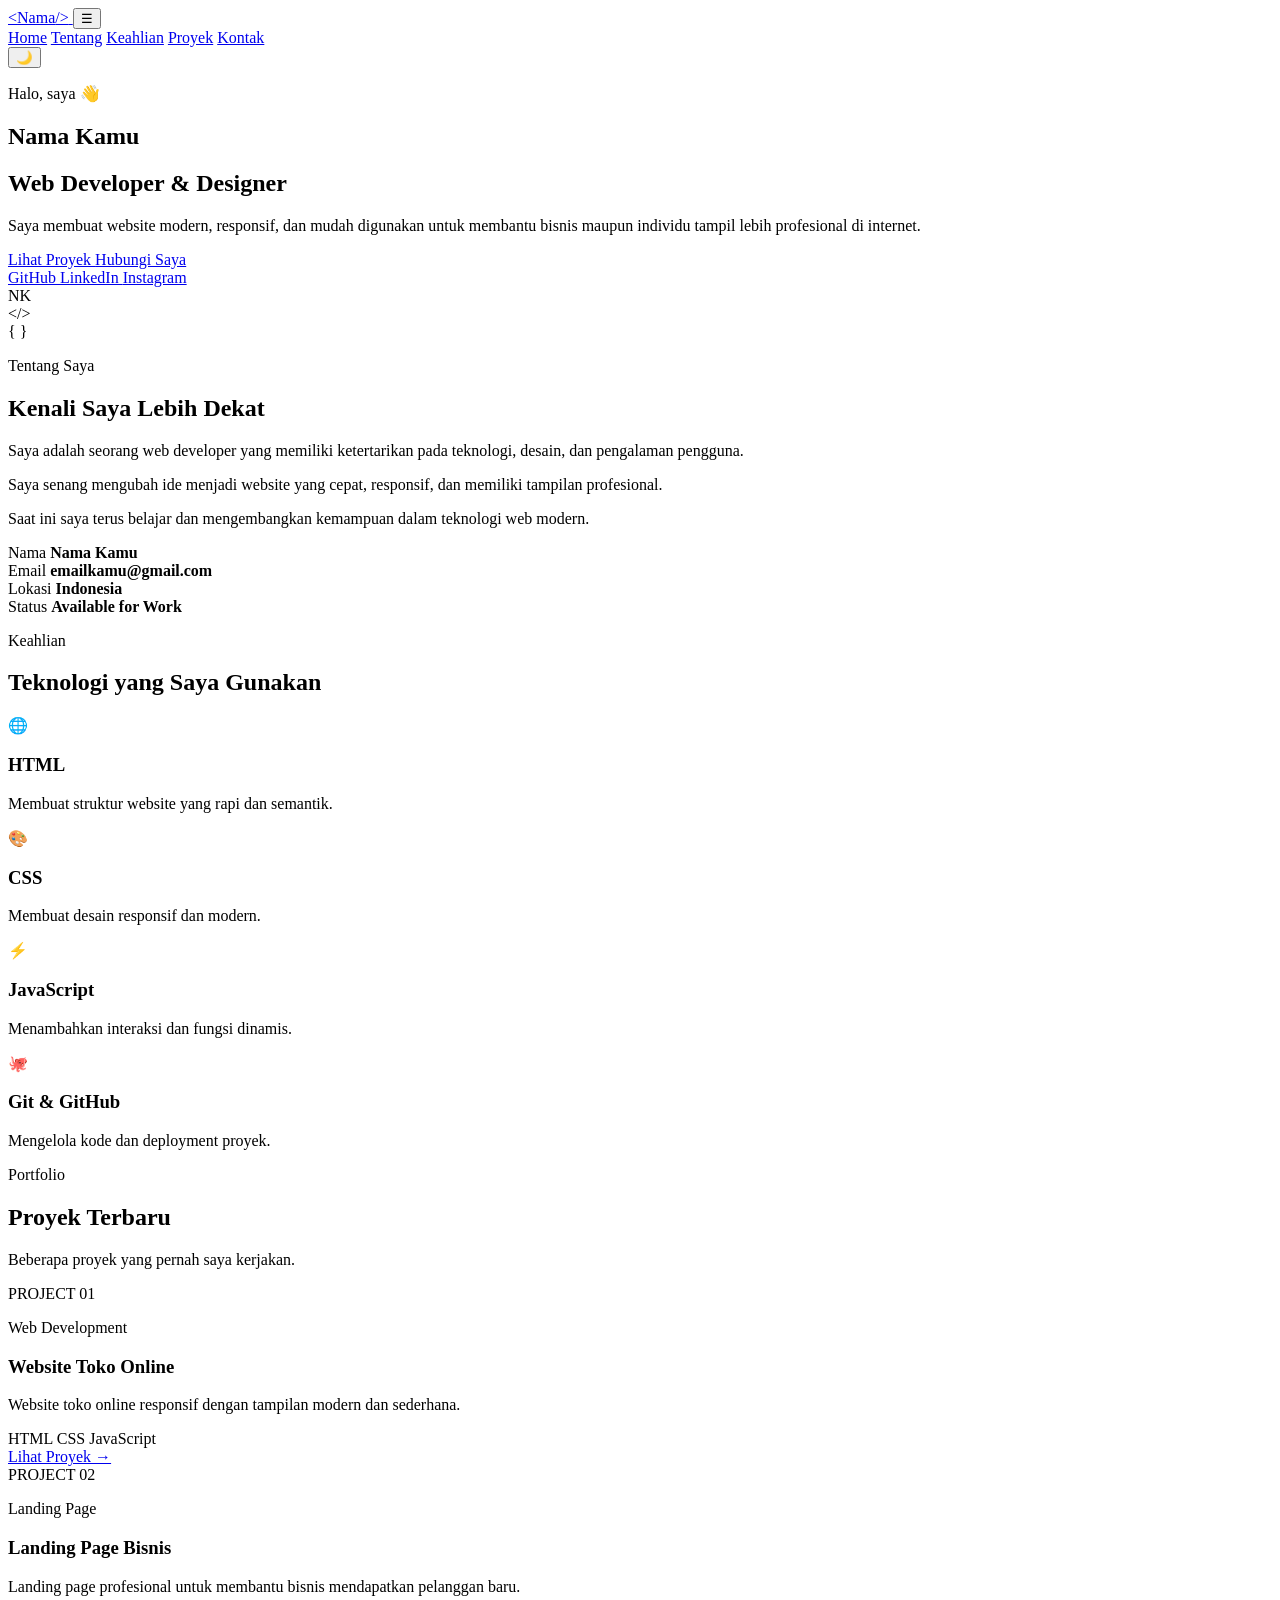
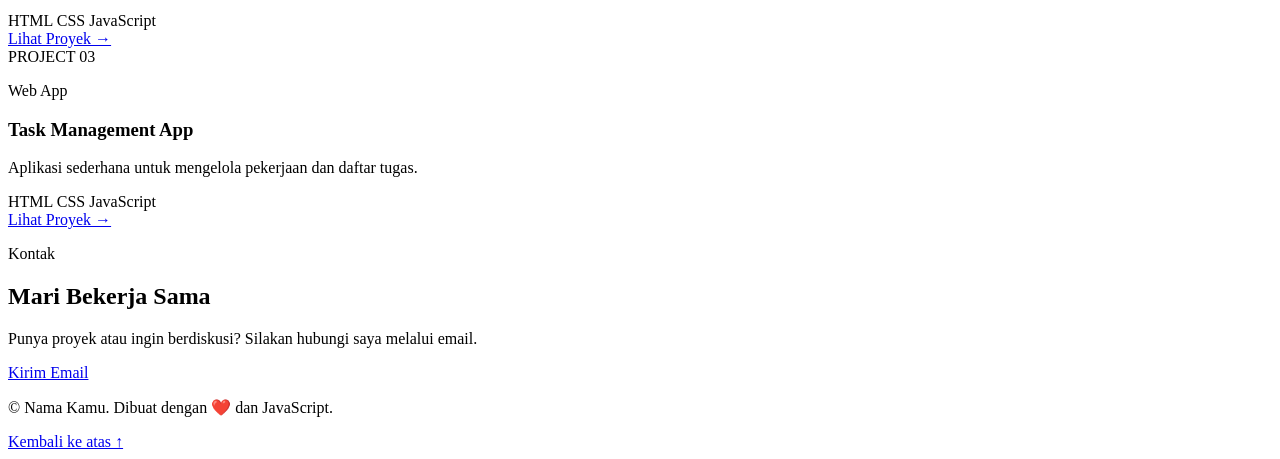
==== index.html @ d44b9e23 "Create index.html" ====
<!DOCTYPE html>
<html lang="id">
<head>
    <meta charset="UTF-8">
    <meta name="viewport" content="width=device-width, initial-scale=1.0">

    <meta name="description" content="Portofolio pribadi Nama Kamu - Web Developer">
    <meta name="author" content="Nama Kamu">

    <title>Nama Kamu | Web Developer</title>

    <link rel="stylesheet" href="style.css">

    <!-- Font -->
    <link rel="preconnect" href="https://fonts.googleapis.com">
    <link rel="preconnect" href="https://fonts.gstatic.com" crossorigin>
    <link href="https://fonts.googleapis.com/css2?family=Inter:wght@400;500;600;700;800&display=swap" rel="stylesheet">
</head>

<body>

    <!-- ================= NAVBAR ================= -->
    <header class="navbar">
        <div class="container nav-container">

            <a href="#home" class="logo">
                <span>&lt;</span>Nama<span>/&gt;</span>
            </a>

            <button class="menu-toggle" id="menuToggle" aria-label="Buka menu">
                ☰
            </button>

            <nav id="navMenu">
                <a href="#home">Home</a>
                <a href="#about">Tentang</a>
                <a href="#skills">Keahlian</a>
                <a href="#projects">Proyek</a>
                <a href="#contact">Kontak</a>
            </nav>

            <button id="themeToggle" class="theme-toggle" aria-label="Ganti tema">
                🌙
            </button>

        </div>
    </header>


    <main>

        <!-- ================= HERO ================= -->
        <section id="home" class="hero">
            <div class="container hero-container">

                <div class="hero-content">

                    <p class="greeting">Halo, saya 👋</p>

                    <h1>
                        Nama Kamu
                    </h1>

                    <h2>
                        Web Developer &amp; Designer
                    </h2>

                    <p class="hero-description">
                        Saya membuat website modern, responsif, dan
                        mudah digunakan untuk membantu bisnis maupun
                        individu tampil lebih profesional di internet.
                    </p>

                    <div class="hero-buttons">
                        <a href="#projects" class="btn btn-primary">
                            Lihat Proyek
                        </a>

                        <a href="#contact" class="btn btn-secondary">
                            Hubungi Saya
                        </a>
                    </div>

                    <div class="social-links">
                        <a href="https://github.com/" target="_blank" rel="noopener noreferrer">
                            GitHub
                        </a>

                        <a href="https://linkedin.com/" target="_blank" rel="noopener noreferrer">
                            LinkedIn
                        </a>

                        <a href="https://instagram.com/" target="_blank" rel="noopener noreferrer">
                            Instagram
                        </a>
                    </div>

                </div>


                <div class="hero-image">

                    <div class="profile-card">
                        <div class="profile-circle">
                            NK
                        </div>

                        <div class="code-decoration code-one">
                            &lt;/&gt;
                        </div>

                        <div class="code-decoration code-two">
                            { }
                        </div>
                    </div>

                </div>

            </div>
        </section>


        <!-- ================= ABOUT ================= -->
        <section id="about" class="section">
            <div class="container">

                <div class="section-heading">
                    <p class="section-label">Tentang Saya</p>
                    <h2>Kenali Saya Lebih Dekat</h2>
                </div>

                <div class="about-grid">

                    <div>
                        <p>
                            Saya adalah seorang web developer yang memiliki
                            ketertarikan pada teknologi, desain, dan pengalaman
                            pengguna.
                        </p>

                        <p>
                            Saya senang mengubah ide menjadi website yang
                            cepat, responsif, dan memiliki tampilan profesional.
                        </p>

                        <p>
                            Saat ini saya terus belajar dan mengembangkan
                            kemampuan dalam teknologi web modern.
                        </p>
                    </div>

                    <div class="about-info">

                        <div class="info-item">
                            <span>Nama</span>
                            <strong>Nama Kamu</strong>
                        </div>

                        <div class="info-item">
                            <span>Email</span>
                            <strong>emailkamu@gmail.com</strong>
                        </div>

                        <div class="info-item">
                            <span>Lokasi</span>
                            <strong>Indonesia</strong>
                        </div>

                        <div class="info-item">
                            <span>Status</span>
                            <strong>Available for Work</strong>
                        </div>

                    </div>

                </div>

            </div>
        </section>


        <!-- ================= SKILLS ================= -->
        <section id="skills" class="section section-alt">
            <div class="container">

                <div class="section-heading">
                    <p class="section-label">Keahlian</p>
                    <h2>Teknologi yang Saya Gunakan</h2>
                </div>

                <div class="skills-grid">

                    <div class="skill-card">
                        <div class="skill-icon">🌐</div>
                        <h3>HTML</h3>
                        <p>
                            Membuat struktur website yang rapi dan semantik.
                        </p>
                    </div>

                    <div class="skill-card">
                        <div class="skill-icon">🎨</div>
                        <h3>CSS</h3>
                        <p>
                            Membuat desain responsif dan modern.
                        </p>
                    </div>

                    <div class="skill-card">
                        <div class="skill-icon">⚡</div>
                        <h3>JavaScript</h3>
                        <p>
                            Menambahkan interaksi dan fungsi dinamis.
                        </p>
                    </div>

                    <div class="skill-card">
                        <div class="skill-icon">🐙</div>
                        <h3>Git &amp; GitHub</h3>
                        <p>
                            Mengelola kode dan deployment proyek.
                        </p>
                    </div>

                </div>

            </div>
        </section>


        <!-- ================= PROJECTS ================= -->
        <section id="projects" class="section">
            <div class="container">

                <div class="section-heading">
                    <p class="section-label">Portfolio</p>
                    <h2>Proyek Terbaru</h2>
                    <p>
                        Beberapa proyek yang pernah saya kerjakan.
                    </p>
                </div>


                <div class="projects-grid">

                    <!-- Project 1 -->
                    <article class="project-card">

                        <div class="project-image project-blue">
                            <span>PROJECT 01</span>
                        </div>

                        <div class="project-content">

                            <p class="project-category">
                                Web Development
                            </p>

                            <h3>Website Toko Online</h3>

                            <p>
                                Website toko online responsif dengan
                                tampilan modern dan sederhana.
                            </p>

                            <div class="project-tech">
                                <span>HTML</span>
                                <span>CSS</span>
                                <span>JavaScript</span>
                            </div>

                            <a href="#" class="project-link">
                                Lihat Proyek →
                            </a>

                        </div>

                    </article>


                    <!-- Project 2 -->
                    <article class="project-card">

                        <div class="project-image project-purple">
                            <span>PROJECT 02</span>
                        </div>

                        <div class="project-content">

                            <p class="project-category">
                                Landing Page
                            </p>

                            <h3>Landing Page Bisnis</h3>

                            <p>
                                Landing page profesional untuk membantu
                                bisnis mendapatkan pelanggan baru.
                            </p>

                            <div class="project-tech">
                                <span>HTML</span>
                                <span>CSS</span>
                                <span>JavaScript</span>
                            </div>

                            <a href="#" class="project-link">
                                Lihat Proyek →
                            </a>

                        </div>

                    </article>


                    <!-- Project 3 -->
                    <article class="project-card">

                        <div class="project-image project-green">
                            <span>PROJECT 03</span>
                        </div>

                        <div class="project-content">

                            <p class="project-category">
                                Web App
                            </p>

                            <h3>Task Management App</h3>

                            <p>
                                Aplikasi sederhana untuk mengelola
                                pekerjaan dan daftar tugas.
                            </p>

                            <div class="project-tech">
                                <span>HTML</span>
                                <span>CSS</span>
                                <span>JavaScript</span>
                            </div>

                            <a href="#" class="project-link">
                                Lihat Proyek →
                            </a>

                        </div>

                    </article>

                </div>

            </div>
        </section>


        <!-- ================= CONTACT ================= -->
        <section id="contact" class="section contact-section">
            <div class="container">

                <div class="contact-box">

                    <div class="section-heading">
                        <p class="section-label">Kontak</p>

                        <h2>
                            Mari Bekerja Sama
                        </h2>

                        <p>
                            Punya proyek atau ingin berdiskusi?
                            Silakan hubungi saya melalui email.
                        </p>
                    </div>

                    <a
                        href="mailto:emailkamu@gmail.com"
                        class="btn btn-primary"
                    >
                        Kirim Email
                    </a>

                </div>

            </div>
        </section>

    </main>


    <!-- ================= FOOTER ================= -->
    <footer>
        <div class="container footer-container">

            <p>
                © <span id="year"></span> Nama Kamu.
                Dibuat dengan ❤️ dan JavaScript.
            </p>

            <a href="#home">
                Kembali ke atas ↑
            </a>

        </div>
    </footer>


    <script src="script.js"></script>

</body>
</html>
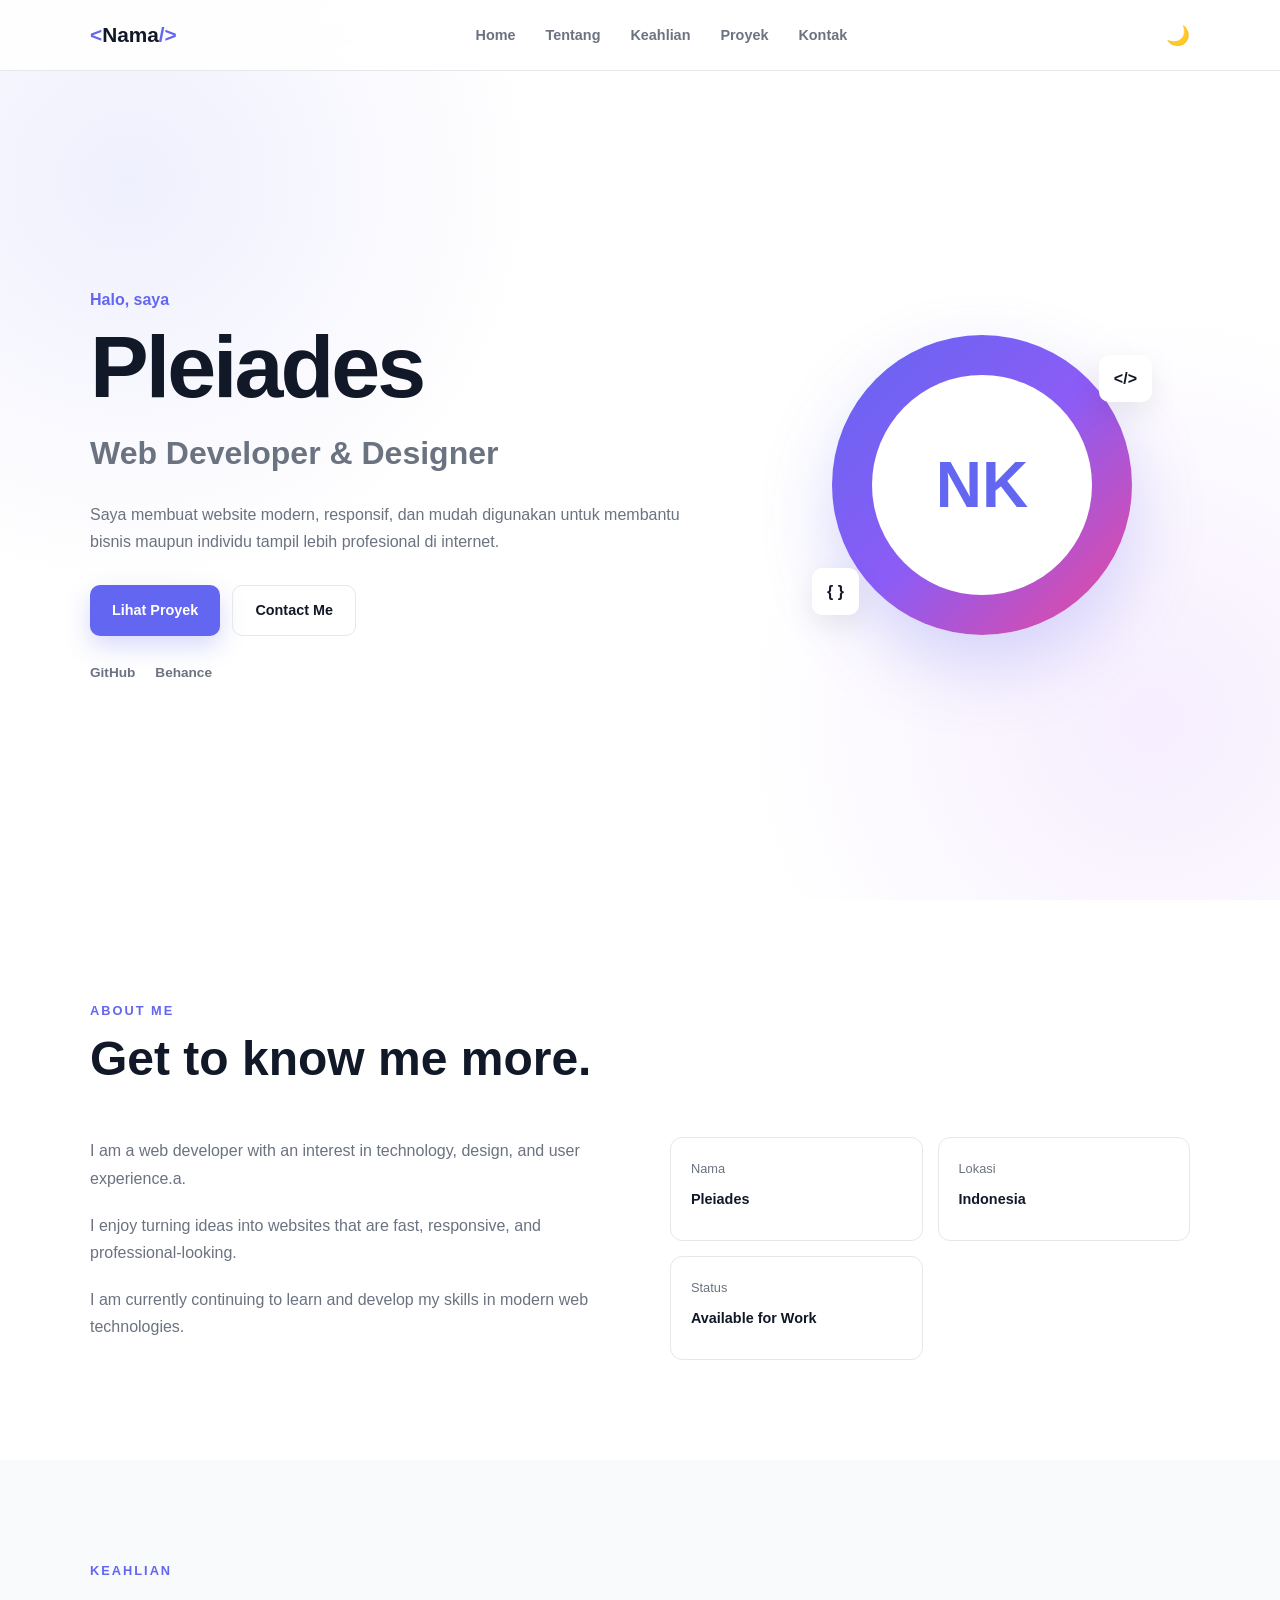
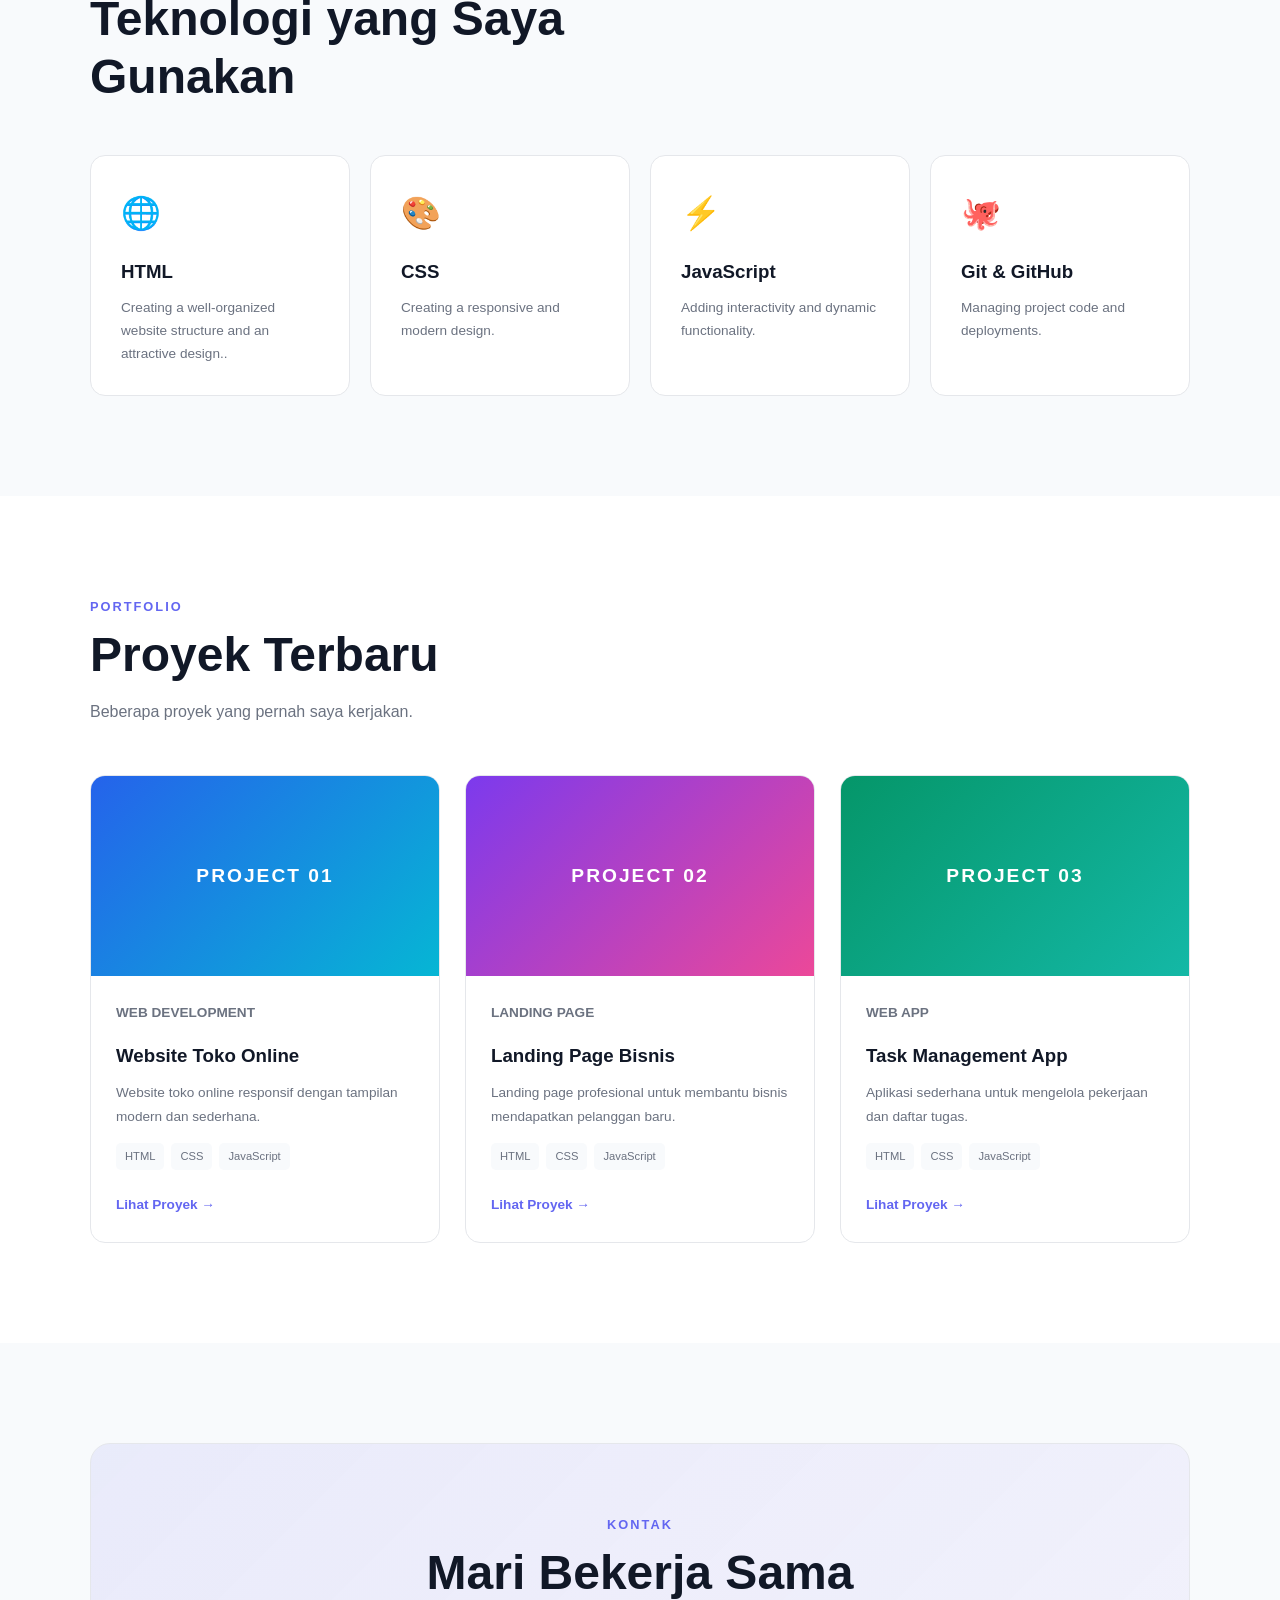
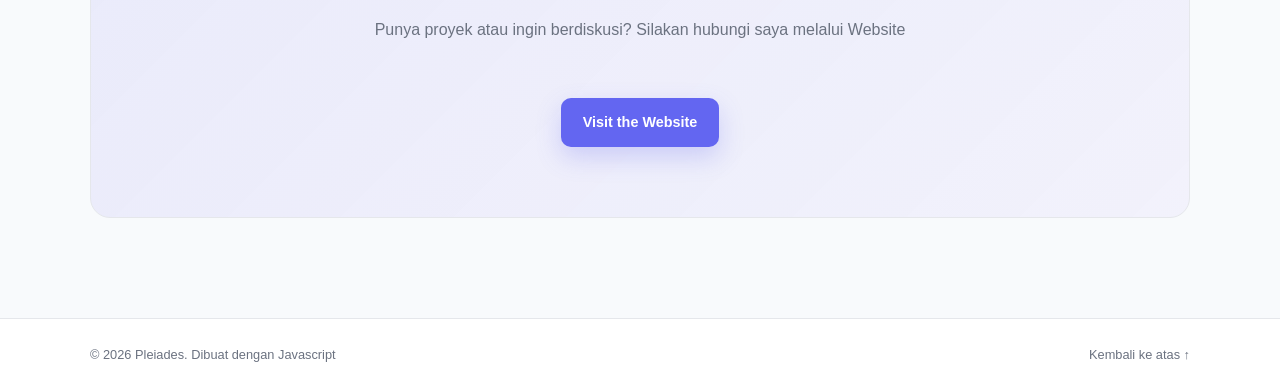
==== commit cac92447: "Update index.html" ====
--- a/index.html
+++ b/index.html
@@ -4,10 +4,10 @@
     <meta charset="UTF-8">
     <meta name="viewport" content="width=device-width, initial-scale=1.0">
 
-    <meta name="description" content="Portofolio pribadi Nama Kamu - Web Developer">
-    <meta name="author" content="Nama Kamu">
-
-    <title>Nama Kamu | Web Developer</title>
+    <meta name="description" content="Portofolio pribadi Pleiades - Web Developer">
+    <meta name="author" content="Pleiades ">
+
+    <title>Pleiades| Web Developer</title>
 
     <link rel="stylesheet" href="style.css">
 
@@ -55,10 +55,10 @@
 
                 <div class="hero-content">
 
-                    <p class="greeting">Halo, saya 👋</p>
+                    <p class="greeting">Halo, saya </p>
 
                     <h1>
-                        Nama Kamu
+                        Pleiades
                     </h1>
 
                     <h2>
@@ -77,7 +77,7 @@
                         </a>
 
                         <a href="#contact" class="btn btn-secondary">
-                            Hubungi Saya
+                            Contact Me
                         </a>
                     </div>
 
@@ -86,12 +86,8 @@
                             GitHub
                         </a>
 
-                        <a href="https://linkedin.com/" target="_blank" rel="noopener noreferrer">
-                            LinkedIn
-                        </a>
-
-                        <a href="https://instagram.com/" target="_blank" rel="noopener noreferrer">
-                            Instagram
+                        <a href="https://https://www.behance.net/stelarstar/" target="_blank" rel="noopener noreferrer">
+                            Behance
                         </a>
                     </div>
 
@@ -125,27 +121,23 @@
             <div class="container">
 
                 <div class="section-heading">
-                    <p class="section-label">Tentang Saya</p>
-                    <h2>Kenali Saya Lebih Dekat</h2>
+                    <p class="section-label">About Me</p>
+                    <h2>Get to know me more.</h2>
                 </div>
 
                 <div class="about-grid">
 
                     <div>
                         <p>
-                            Saya adalah seorang web developer yang memiliki
-                            ketertarikan pada teknologi, desain, dan pengalaman
-                            pengguna.
-                        </p>
-
-                        <p>
-                            Saya senang mengubah ide menjadi website yang
-                            cepat, responsif, dan memiliki tampilan profesional.
-                        </p>
-
-                        <p>
-                            Saat ini saya terus belajar dan mengembangkan
-                            kemampuan dalam teknologi web modern.
+                            I am a web developer with an interest in technology, design, and user experience.a.
+                        </p>
+
+                        <p>
+                            I enjoy turning ideas into websites that are fast, responsive, and professional-looking.
+                        </p>
+
+                        <p>
+                            I am currently continuing to learn and develop my skills in modern web technologies.
                         </p>
                     </div>
 
@@ -153,14 +145,9 @@
 
                         <div class="info-item">
                             <span>Nama</span>
-                            <strong>Nama Kamu</strong>
-                        </div>
-
-                        <div class="info-item">
-                            <span>Email</span>
-                            <strong>emailkamu@gmail.com</strong>
-                        </div>
-
+                            <strong>Pleiades</strong>
+                        </div>
+                        
                         <div class="info-item">
                             <span>Lokasi</span>
                             <strong>Indonesia</strong>
@@ -194,7 +181,7 @@
                         <div class="skill-icon">🌐</div>
                         <h3>HTML</h3>
                         <p>
-                            Membuat struktur website yang rapi dan semantik.
+                            Creating a well-organized website structure and an attractive design..
                         </p>
                     </div>
 
@@ -202,7 +189,7 @@
                         <div class="skill-icon">🎨</div>
                         <h3>CSS</h3>
                         <p>
-                            Membuat desain responsif dan modern.
+                            Creating a responsive and modern design.
                         </p>
                     </div>
 
@@ -210,7 +197,7 @@
                         <div class="skill-icon">⚡</div>
                         <h3>JavaScript</h3>
                         <p>
-                            Menambahkan interaksi dan fungsi dinamis.
+                            Adding interactivity and dynamic functionality.
                         </p>
                     </div>
 
@@ -218,7 +205,7 @@
                         <div class="skill-icon">🐙</div>
                         <h3>Git &amp; GitHub</h3>
                         <p>
-                            Mengelola kode dan deployment proyek.
+                            Managing project code and deployments.
                         </p>
                     </div>
 
@@ -368,15 +355,15 @@
 
                         <p>
                             Punya proyek atau ingin berdiskusi?
-                            Silakan hubungi saya melalui email.
+                            Silakan hubungi saya melalui Website
                         </p>
                     </div>
 
                     <a
-                        href="mailto:emailkamu@gmail.com"
+                        href="https://linktr.ee/bjirka"
                         class="btn btn-primary"
                     >
-                        Kirim Email
+                        Visit the Website
                     </a>
 
                 </div>
@@ -392,8 +379,9 @@
         <div class="container footer-container">
 
             <p>
-                © <span id="year"></span> Nama Kamu.
-                Dibuat dengan ❤️ dan JavaScript.
+                © <span id="year"></span> Pleiades.
+                Dibuat dengan Javascript
+    
             </p>
 
             <a href="#home">
--- a/style.css
+++ b/style.css
@@ -0,0 +1,881 @@
+/* =========================
+   RESET
+========================= */
+
+* {
+    margin: 0;
+    padding: 0;
+    box-sizing: border-box;
+}
+
+html {
+    scroll-behavior: smooth;
+}
+
+body {
+    font-family: "Inter", sans-serif;
+    background: #ffffff;
+    color: #111827;
+    line-height: 1.7;
+    transition: background 0.3s ease, color 0.3s ease;
+}
+
+a {
+    text-decoration: none;
+    color: inherit;
+}
+
+img {
+    max-width: 100%;
+    display: block;
+}
+
+
+/* =========================
+   VARIABLES
+========================= */
+
+:root {
+    --primary: #6366f1;
+    --primary-dark: #4f46e5;
+
+    --text: #111827;
+    --text-light: #6b7280;
+
+    --background: #ffffff;
+    --background-alt: #f8fafc;
+
+    --border: #e5e7eb;
+
+    --card: #ffffff;
+
+    --shadow:
+        0 10px 30px rgba(15, 23, 42, 0.08);
+}
+
+
+/* =========================
+   DARK MODE
+========================= */
+
+body.dark {
+    --text: #f8fafc;
+    --text-light: #94a3b8;
+
+    --background: #0f172a;
+    --background-alt: #111827;
+
+    --border: #1e293b;
+
+    --card: #111827;
+
+    --shadow:
+        0 10px 30px rgba(0, 0, 0, 0.25);
+}
+
+body {
+    background: var(--background);
+    color: var(--text);
+}
+
+
+/* =========================
+   CONTAINER
+========================= */
+
+.container {
+    width: min(1100px, 90%);
+    margin: 0 auto;
+}
+
+
+/* =========================
+   NAVBAR
+========================= */
+
+.navbar {
+    position: fixed;
+    top: 0;
+    left: 0;
+
+    width: 100%;
+
+    background: rgba(255, 255, 255, 0.85);
+    backdrop-filter: blur(15px);
+
+    border-bottom: 1px solid var(--border);
+
+    z-index: 1000;
+}
+
+.dark .navbar {
+    background: rgba(15, 23, 42, 0.85);
+}
+
+.nav-container {
+    height: 70px;
+
+    display: flex;
+    align-items: center;
+    justify-content: space-between;
+}
+
+.logo {
+    font-size: 1.3rem;
+    font-weight: 800;
+}
+
+.logo span {
+    color: var(--primary);
+}
+
+nav {
+    display: flex;
+    align-items: center;
+    gap: 30px;
+}
+
+nav a {
+    font-size: 0.9rem;
+    font-weight: 600;
+    color: var(--text-light);
+
+    transition: color 0.2s ease;
+}
+
+nav a:hover {
+    color: var(--primary);
+}
+
+.theme-toggle,
+.menu-toggle {
+    border: 0;
+    background: transparent;
+    cursor: pointer;
+}
+
+.theme-toggle {
+    font-size: 1.2rem;
+    margin-left: 20px;
+}
+
+.menu-toggle {
+    display: none;
+    font-size: 1.5rem;
+    color: var(--text);
+}
+
+
+/* =========================
+   HERO
+========================= */
+
+.hero {
+    min-height: 100vh;
+
+    display: flex;
+    align-items: center;
+
+    padding-top: 70px;
+
+    background:
+        radial-gradient(
+            circle at 10% 20%,
+            rgba(99, 102, 241, 0.10),
+            transparent 30%
+        ),
+        radial-gradient(
+            circle at 90% 80%,
+            rgba(168, 85, 247, 0.10),
+            transparent 30%
+        );
+}
+
+.hero-container {
+    display: grid;
+    grid-template-columns: 1.2fr 0.8fr;
+
+    align-items: center;
+
+    gap: 60px;
+}
+
+.greeting {
+    color: var(--primary);
+    font-weight: 700;
+    margin-bottom: 10px;
+}
+
+.hero h1 {
+    font-size: clamp(3rem, 8vw, 5.5rem);
+    line-height: 1;
+    letter-spacing: -3px;
+
+    margin-bottom: 15px;
+}
+
+.hero h2 {
+    color: var(--text-light);
+
+    font-size: clamp(1.3rem, 3vw, 2rem);
+
+    margin-bottom: 20px;
+}
+
+.hero-description {
+    max-width: 600px;
+
+    color: var(--text-light);
+
+    margin-bottom: 30px;
+}
+
+
+/* =========================
+   BUTTON
+========================= */
+
+.hero-buttons {
+    display: flex;
+    flex-wrap: wrap;
+
+    gap: 12px;
+
+    margin-bottom: 25px;
+}
+
+.btn {
+    display: inline-flex;
+
+    align-items: center;
+    justify-content: center;
+
+    padding: 12px 22px;
+
+    border-radius: 10px;
+
+    font-size: 0.9rem;
+    font-weight: 700;
+
+    transition:
+        transform 0.2s ease,
+        box-shadow 0.2s ease;
+}
+
+.btn:hover {
+    transform: translateY(-3px);
+}
+
+.btn-primary {
+    color: white;
+    background: var(--primary);
+
+    box-shadow:
+        0 10px 25px rgba(99, 102, 241, 0.25);
+}
+
+.btn-primary:hover {
+    background: var(--primary-dark);
+}
+
+.btn-secondary {
+    border: 1px solid var(--border);
+    color: var(--text);
+}
+
+
+/* =========================
+   SOCIAL
+========================= */
+
+.social-links {
+    display: flex;
+    gap: 20px;
+}
+
+.social-links a {
+    color: var(--text-light);
+
+    font-size: 0.85rem;
+    font-weight: 600;
+
+    transition: color 0.2s ease;
+}
+
+.social-links a:hover {
+    color: var(--primary);
+}
+
+
+/* =========================
+   PROFILE
+========================= */
+
+.hero-image {
+    display: flex;
+    justify-content: center;
+}
+
+.profile-card {
+    position: relative;
+
+    width: 300px;
+    height: 300px;
+
+    display: flex;
+    align-items: center;
+    justify-content: center;
+
+    border-radius: 50%;
+
+    background:
+        linear-gradient(
+            135deg,
+            #6366f1,
+            #8b5cf6,
+            #ec4899
+        );
+
+    box-shadow:
+        0 30px 70px rgba(99, 102, 241, 0.25);
+
+    animation: float 4s ease-in-out infinite;
+}
+
+.profile-circle {
+    width: 220px;
+    height: 220px;
+
+    display: flex;
+    align-items: center;
+    justify-content: center;
+
+    border-radius: 50%;
+
+    background: var(--background);
+
+    color: var(--primary);
+
+    font-size: 4rem;
+    font-weight: 800;
+
+    border: 8px solid rgba(255, 255, 255, 0.5);
+}
+
+.code-decoration {
+    position: absolute;
+
+    padding: 10px 15px;
+
+    border-radius: 10px;
+
+    background: var(--card);
+
+    box-shadow: var(--shadow);
+
+    font-weight: 700;
+}
+
+.code-one {
+    top: 20px;
+    right: -20px;
+}
+
+.code-two {
+    bottom: 20px;
+    left: -20px;
+}
+
+@keyframes float {
+
+    0%,
+    100% {
+        transform: translateY(0);
+    }
+
+    50% {
+        transform: translateY(-15px);
+    }
+}
+
+
+/* =========================
+   SECTION
+========================= */
+
+.section {
+    padding: 100px 0;
+}
+
+.section-alt {
+    background: var(--background-alt);
+}
+
+.section-heading {
+    max-width: 650px;
+
+    margin-bottom: 50px;
+}
+
+.section-label {
+    color: var(--primary);
+
+    font-size: 0.8rem;
+    font-weight: 800;
+
+    text-transform: uppercase;
+    letter-spacing: 2px;
+
+    margin-bottom: 8px;
+}
+
+.section-heading h2 {
+    font-size: clamp(2rem, 5vw, 3rem);
+
+    line-height: 1.2;
+
+    margin-bottom: 15px;
+}
+
+.section-heading p:last-child {
+    color: var(--text-light);
+}
+
+
+/* =========================
+   ABOUT
+========================= */
+
+.about-grid {
+    display: grid;
+    grid-template-columns: 1fr 1fr;
+
+    gap: 60px;
+}
+
+.about-grid > div:first-child {
+    color: var(--text-light);
+}
+
+.about-grid p {
+    margin-bottom: 20px;
+}
+
+.about-info {
+    display: grid;
+
+    grid-template-columns: 1fr 1fr;
+
+    gap: 15px;
+}
+
+.info-item {
+    padding: 20px;
+
+    border: 1px solid var(--border);
+
+    border-radius: 12px;
+
+    background: var(--card);
+}
+
+.info-item span {
+    display: block;
+
+    color: var(--text-light);
+
+    font-size: 0.8rem;
+
+    margin-bottom: 5px;
+}
+
+.info-item strong {
+    font-size: 0.9rem;
+}
+
+
+/* =========================
+   SKILLS
+========================= */
+
+.skills-grid {
+    display: grid;
+
+    grid-template-columns:
+        repeat(4, 1fr);
+
+    gap: 20px;
+}
+
+.skill-card {
+    padding: 30px;
+
+    background: var(--card);
+
+    border: 1px solid var(--border);
+
+    border-radius: 15px;
+
+    transition:
+        transform 0.2s ease,
+        box-shadow 0.2s ease;
+}
+
+.skill-card:hover {
+    transform: translateY(-5px);
+
+    box-shadow: var(--shadow);
+}
+
+.skill-icon {
+    font-size: 2rem;
+
+    margin-bottom: 15px;
+}
+
+.skill-card h3 {
+    margin-bottom: 8px;
+}
+
+.skill-card p {
+    color: var(--text-light);
+
+    font-size: 0.85rem;
+}
+
+
+/* =========================
+   PROJECTS
+========================= */
+
+.projects-grid {
+    display: grid;
+
+    grid-template-columns:
+        repeat(3, 1fr);
+
+    gap: 25px;
+}
+
+.project-card {
+    overflow: hidden;
+
+    background: var(--card);
+
+    border: 1px solid var(--border);
+
+    border-radius: 15px;
+
+    transition:
+        transform 0.2s ease,
+        box-shadow 0.2s ease;
+}
+
+.project-card:hover {
+    transform: translateY(-6px);
+
+    box-shadow: var(--shadow);
+}
+
+.project-image {
+    height: 200px;
+
+    display: flex;
+
+    align-items: center;
+    justify-content: center;
+
+    color: white;
+
+    font-size: 1.2rem;
+    font-weight: 800;
+
+    letter-spacing: 2px;
+}
+
+.project-blue {
+    background:
+        linear-gradient(
+            135deg,
+            #2563eb,
+            #06b6d4
+        );
+}
+
+.project-purple {
+    background:
+        linear-gradient(
+            135deg,
+            #7c3aed,
+            #ec4899
+        );
+}
+
+.project-green {
+    background:
+        linear-gradient(
+            135deg,
+            #059669,
+            #14b8a6
+        );
+}
+
+.project-content {
+    padding: 25px;
+}
+
+.project-category {
+    color: var(--primary);
+
+    font-size: 0.75rem;
+    font-weight: 700;
+
+    text-transform: uppercase;
+
+    margin-bottom: 5px;
+}
+
+.project-content h3 {
+    margin-bottom: 10px;
+}
+
+.project-content > p {
+    color: var(--text-light);
+
+    font-size: 0.85rem;
+
+    margin-bottom: 15px;
+}
+
+.project-tech {
+    display: flex;
+    flex-wrap: wrap;
+
+    gap: 7px;
+
+    margin-bottom: 20px;
+}
+
+.project-tech span {
+    padding: 4px 9px;
+
+    border-radius: 5px;
+
+    background: var(--background-alt);
+
+    color: var(--text-light);
+
+    font-size: 0.7rem;
+}
+
+.project-link {
+    color: var(--primary);
+
+    font-size: 0.85rem;
+    font-weight: 700;
+}
+
+
+/* =========================
+   CONTACT
+========================= */
+
+.contact-section {
+    background: var(--background-alt);
+}
+
+.contact-box {
+    padding: 70px 30px;
+
+    text-align: center;
+
+    border-radius: 20px;
+
+    background:
+        linear-gradient(
+            135deg,
+            rgba(99, 102, 241, 0.10),
+            rgba(139, 92, 246, 0.05)
+        );
+
+    border: 1px solid var(--border);
+}
+
+.contact-box .section-heading {
+    margin-left: auto;
+    margin-right: auto;
+}
+
+.contact-box .btn {
+    margin-top: 5px;
+}
+
+
+/* =========================
+   FOOTER
+========================= */
+
+footer {
+    padding: 25px 0;
+
+    border-top: 1px solid var(--border);
+}
+
+.footer-container {
+    display: flex;
+
+    justify-content: space-between;
+    align-items: center;
+
+    gap: 20px;
+}
+
+footer p,
+footer a {
+    color: var(--text-light);
+
+    font-size: 0.8rem;
+}
+
+footer a:hover {
+    color: var(--primary);
+}
+
+
+/* =========================
+   RESPONSIVE
+========================= */
+
+@media (max-width: 900px) {
+
+    .hero-container {
+        grid-template-columns: 1fr;
+
+        text-align: center;
+    }
+
+    .hero-description {
+        margin-left: auto;
+        margin-right: auto;
+    }
+
+    .hero-buttons,
+    .social-links {
+        justify-content: center;
+    }
+
+    .hero-image {
+        order: -1;
+    }
+
+    .profile-card {
+        width: 220px;
+        height: 220px;
+    }
+
+    .profile-circle {
+        width: 160px;
+        height: 160px;
+
+        font-size: 3rem;
+    }
+
+    .skills-grid {
+        grid-template-columns:
+            repeat(2, 1fr);
+    }
+
+    .projects-grid {
+        grid-template-columns:
+            repeat(2, 1fr);
+    }
+}
+
+
+@media (max-width: 700px) {
+
+    .menu-toggle {
+        display: block;
+    }
+
+    nav {
+        position: absolute;
+
+        top: 70px;
+        left: 0;
+
+        width: 100%;
+
+        display: none;
+        flex-direction: column;
+
+        padding: 20px;
+
+        background: var(--background);
+
+        border-bottom: 1px solid var(--border);
+    }
+
+    nav.active {
+        display: flex;
+    }
+
+    nav a {
+        width: 100%;
+
+        padding: 8px 0;
+
+        text-align: center;
+    }
+
+    .theme-toggle {
+        margin-left: auto;
+        margin-right: 15px;
+    }
+
+    .about-grid {
+        grid-template-columns: 1fr;
+    }
+
+    .projects-grid {
+        grid-template-columns: 1fr;
+    }
+
+    .section {
+        padding: 75px 0;
+    }
+
+    .hero h1 {
+        letter-spacing: -2px;
+    }
+
+    .footer-container {
+        flex-direction: column;
+
+        text-align: center;
+    }
+}
+
+
+@media (max-width: 450px) {
+
+    .skills-grid {
+        grid-template-columns: 1fr;
+    }
+
+    .about-info {
+        grid-template-columns: 1fr;
+    }
+
+    .profile-card {
+        width: 190px;
+        height: 190px;
+    }
+
+    .profile-circle {
+        width: 140px;
+        height: 140px;
+
+        font-size: 2.5rem;
+    }
+}
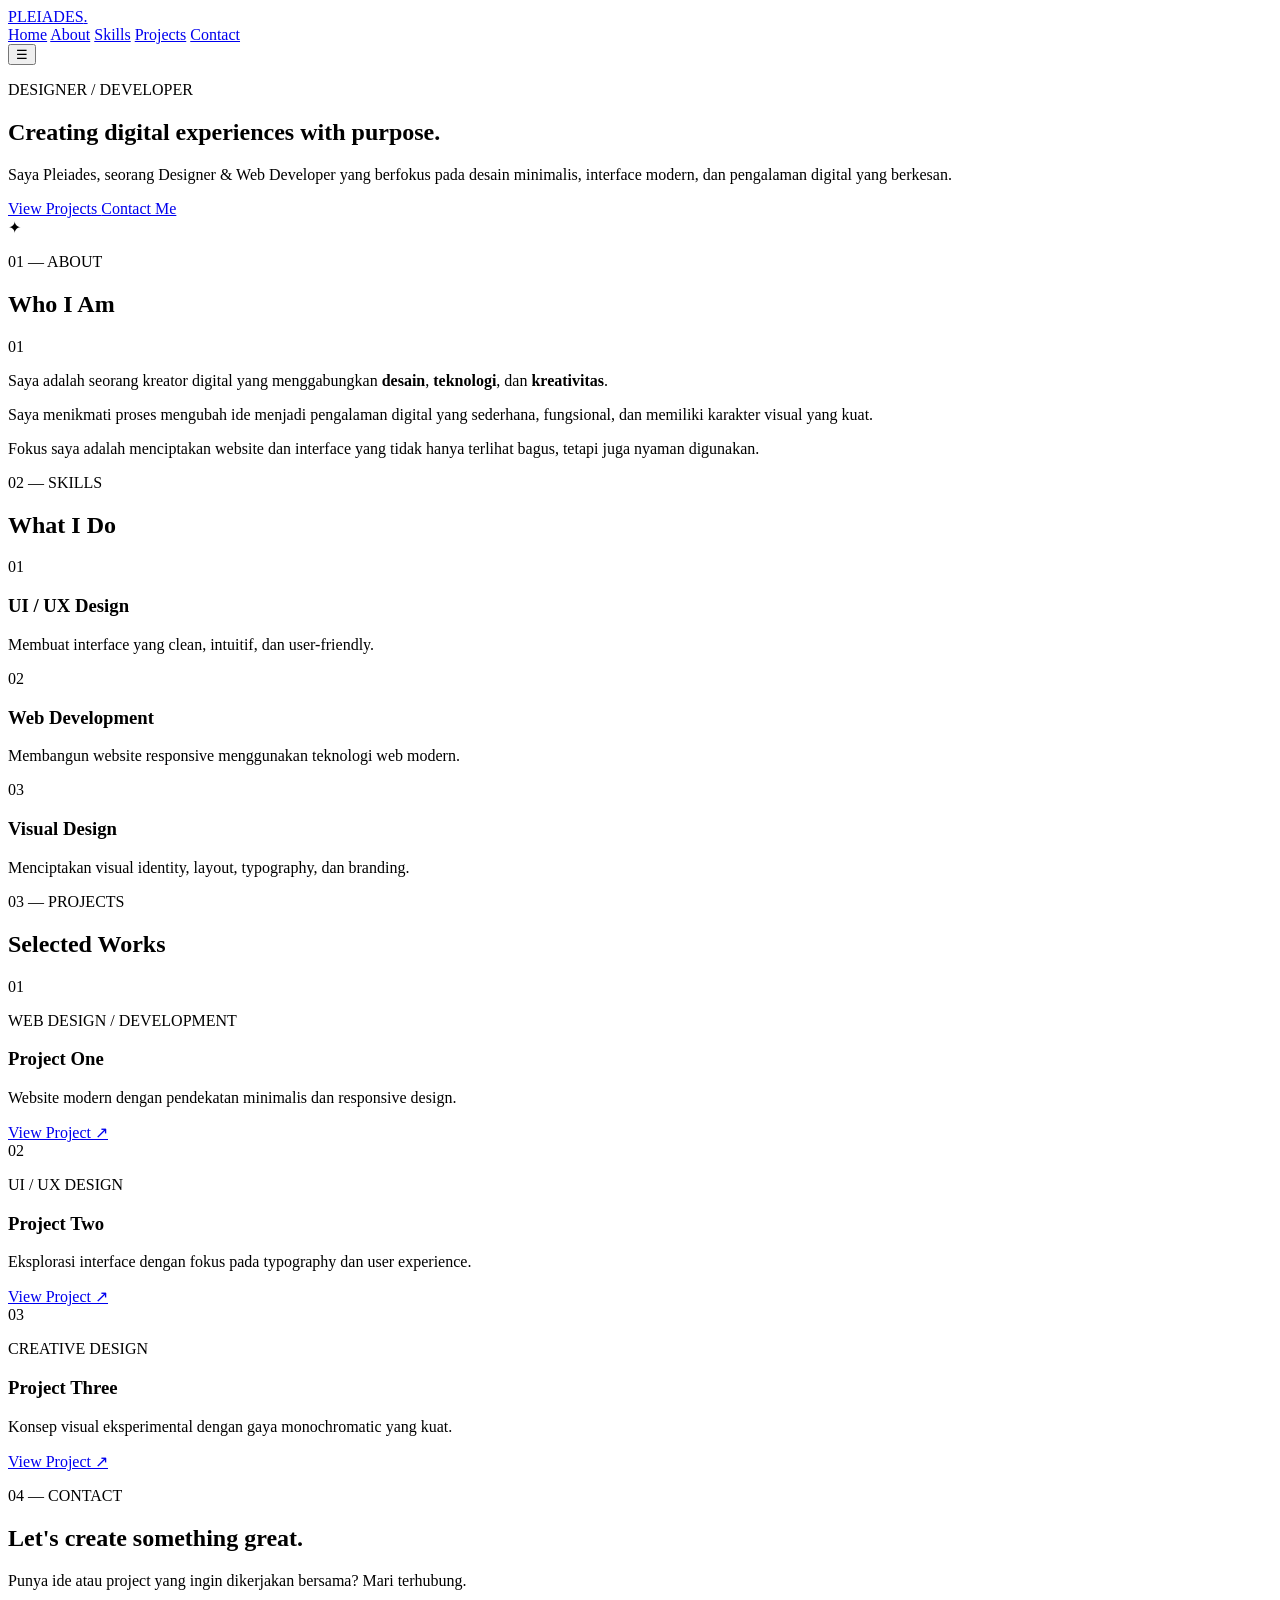
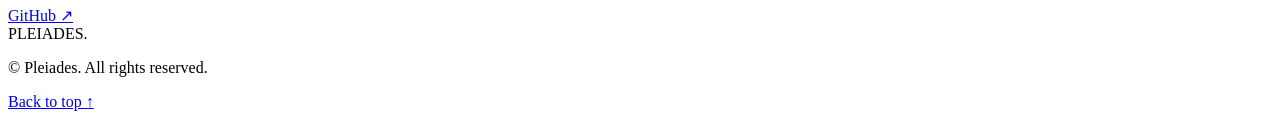
==== commit 5b6f7363: "Create index.html" ====
--- a/index.html
+++ b/index.html
@@ -4,391 +4,305 @@
     <meta charset="UTF-8">
     <meta name="viewport" content="width=device-width, initial-scale=1.0">
 
-    <meta name="description" content="Portofolio pribadi Pleiades - Web Developer">
-    <meta name="author" content="Pleiades ">
-
-    <title>Pleiades| Web Developer</title>
+    <meta name="description" content="Pleiades — Designer & Web Developer Portfolio">
+    <meta name="author" content="Pleiades">
+
+    <title>Pleiades — Designer & Web Developer</title>
 
     <link rel="stylesheet" href="style.css">
 
-    <!-- Font -->
+    <!-- Google Font -->
     <link rel="preconnect" href="https://fonts.googleapis.com">
     <link rel="preconnect" href="https://fonts.gstatic.com" crossorigin>
-    <link href="https://fonts.googleapis.com/css2?family=Inter:wght@400;500;600;700;800&display=swap" rel="stylesheet">
+    <link href="https://fonts.googleapis.com/css2?family=Inter:wght@400;500;600;700;800&family=Space+Grotesk:wght@400;500;600;700&display=swap" rel="stylesheet">
 </head>
 
 <body>
 
-    <!-- ================= NAVBAR ================= -->
+    <!-- Navigation -->
     <header class="navbar">
-        <div class="container nav-container">
-
-            <a href="#home" class="logo">
-                <span>&lt;</span>Nama<span>/&gt;</span>
-            </a>
-
-            <button class="menu-toggle" id="menuToggle" aria-label="Buka menu">
-                ☰
-            </button>
-
-            <nav id="navMenu">
-                <a href="#home">Home</a>
-                <a href="#about">Tentang</a>
-                <a href="#skills">Keahlian</a>
-                <a href="#projects">Proyek</a>
-                <a href="#contact">Kontak</a>
-            </nav>
-
-            <button id="themeToggle" class="theme-toggle" aria-label="Ganti tema">
-                🌙
-            </button>
-
+        <a href="#home" class="logo">PLEIADES<span>.</span></a>
+
+        <nav class="nav-links" id="navLinks">
+            <a href="#home">Home</a>
+            <a href="#about">About</a>
+            <a href="#skills">Skills</a>
+            <a href="#projects">Projects</a>
+            <a href="#contact">Contact</a>
+        </nav>
+
+        <button class="menu-btn" id="menuBtn" aria-label="Open Menu">
+            ☰
+        </button>
+    </header>
+
+
+    <!-- Hero -->
+    <main>
+
+        <section class="hero" id="home">
+
+            <div class="hero-content">
+
+                <p class="hero-label">
+                    DESIGNER / DEVELOPER
+                </p>
+
+                <h1>
+                    Creating digital
+                    <span>experiences</span>
+                    with purpose.
+                </h1>
+
+                <p class="hero-description">
+                    Saya Pleiades, seorang Designer & Web Developer
+                    yang berfokus pada desain minimalis, interface modern,
+                    dan pengalaman digital yang berkesan.
+                </p>
+
+                <div class="hero-buttons">
+                    <a href="#projects" class="btn btn-primary">
+                        View Projects
+                    </a>
+
+                    <a href="#contact" class="btn btn-secondary">
+                        Contact Me
+                    </a>
+                </div>
+
+            </div>
+
+            <div class="hero-shape">
+                <div class="circle circle-one"></div>
+                <div class="circle circle-two"></div>
+                <div class="hero-symbol">✦</div>
+            </div>
+
+        </section>
+
+
+        <!-- About -->
+        <section class="section about" id="about">
+
+            <div class="section-heading">
+                <p>01 — ABOUT</p>
+                <h2>Who I Am</h2>
+            </div>
+
+            <div class="about-content">
+
+                <div class="about-number">
+                    01
+                </div>
+
+                <div class="about-text">
+                    <p class="large-text">
+                        Saya adalah seorang kreator digital yang
+                        menggabungkan <strong>desain</strong>,
+                        <strong>teknologi</strong>, dan
+                        <strong>kreativitas</strong>.
+                    </p>
+
+                    <p>
+                        Saya menikmati proses mengubah ide menjadi
+                        pengalaman digital yang sederhana, fungsional,
+                        dan memiliki karakter visual yang kuat.
+                    </p>
+
+                    <p>
+                        Fokus saya adalah menciptakan website dan
+                        interface yang tidak hanya terlihat bagus,
+                        tetapi juga nyaman digunakan.
+                    </p>
+                </div>
+
+            </div>
+
+        </section>
+
+
+        <!-- Skills -->
+        <section class="section skills" id="skills">
+
+            <div class="section-heading">
+                <p>02 — SKILLS</p>
+                <h2>What I Do</h2>
+            </div>
+
+            <div class="skills-grid">
+
+                <div class="skill-card">
+                    <span>01</span>
+                    <h3>UI / UX Design</h3>
+                    <p>
+                        Membuat interface yang clean,
+                        intuitif, dan user-friendly.
+                    </p>
+                </div>
+
+                <div class="skill-card">
+                    <span>02</span>
+                    <h3>Web Development</h3>
+                    <p>
+                        Membangun website responsive
+                        menggunakan teknologi web modern.
+                    </p>
+                </div>
+
+                <div class="skill-card">
+                    <span>03</span>
+                    <h3>Visual Design</h3>
+                    <p>
+                        Menciptakan visual identity,
+                        layout, typography, dan branding.
+                    </p>
+                </div>
+
+            </div>
+
+        </section>
+
+
+        <!-- Projects -->
+        <section class="section projects" id="projects">
+
+            <div class="section-heading">
+                <p>03 — PROJECTS</p>
+                <h2>Selected Works</h2>
+            </div>
+
+            <div class="project-list">
+
+                <!-- Project 01 -->
+                <article class="project-card">
+
+                    <div class="project-image project-one">
+                        <span>01</span>
+                    </div>
+
+                    <div class="project-info">
+                        <p class="project-category">
+                            WEB DESIGN / DEVELOPMENT
+                        </p>
+
+                        <h3>Project One</h3>
+
+                        <p>
+                            Website modern dengan pendekatan
+                            minimalis dan responsive design.
+                        </p>
+
+                        <a href="#" class="project-link">
+                            View Project ↗
+                        </a>
+                    </div>
+
+                </article>
+
+
+                <!-- Project 02 -->
+                <article class="project-card">
+
+                    <div class="project-image project-two">
+                        <span>02</span>
+                    </div>
+
+                    <div class="project-info">
+                        <p class="project-category">
+                            UI / UX DESIGN
+                        </p>
+
+                        <h3>Project Two</h3>
+
+                        <p>
+                            Eksplorasi interface dengan fokus
+                            pada typography dan user experience.
+                        </p>
+
+                        <a href="#" class="project-link">
+                            View Project ↗
+                        </a>
+                    </div>
+
+                </article>
+
+
+                <!-- Project 03 -->
+                <article class="project-card">
+
+                    <div class="project-image project-three">
+                        <span>03</span>
+                    </div>
+
+                    <div class="project-info">
+                        <p class="project-category">
+                            CREATIVE DESIGN
+                        </p>
+
+                        <h3>Project Three</h3>
+
+                        <p>
+                            Konsep visual eksperimental dengan
+                            gaya monochromatic yang kuat.
+                        </p>
+
+                        <a href="#" class="project-link">
+                            View Project ↗
+                        </a>
+                    </div>
+
+                </article>
+
+            </div>
+
+        </section>
+
+
+        <!-- Contact -->
+        <section class="section contact" id="contact">
+
+            <div class="contact-inner">
+
+                <p class="contact-label">
+                    04 — CONTACT
+                </p>
+
+                <h2>
+                    Let's create
+                    something <span>great.</span>
+                </h2>
+
+                <p>
+                    Punya ide atau project yang ingin
+                    dikerjakan bersama? Mari terhubung.
+                </p>
+
+                <a href="https://github.com/" target="_blank" class="contact-button">
+                    GitHub ↗
+                </a>
+
+            </div>
+
+        </section>
+
+    </main>
+
+
+    <!-- Footer -->
+    <footer>
+
+        <div class="footer-logo">
+            PLEIADES<span>.</span>
         </div>
-    </header>
-
-
-    <main>
-
-        <!-- ================= HERO ================= -->
-        <section id="home" class="hero">
-            <div class="container hero-container">
-
-                <div class="hero-content">
-
-                    <p class="greeting">Halo, saya </p>
-
-                    <h1>
-                        Pleiades
-                    </h1>
-
-                    <h2>
-                        Web Developer &amp; Designer
-                    </h2>
-
-                    <p class="hero-description">
-                        Saya membuat website modern, responsif, dan
-                        mudah digunakan untuk membantu bisnis maupun
-                        individu tampil lebih profesional di internet.
-                    </p>
-
-                    <div class="hero-buttons">
-                        <a href="#projects" class="btn btn-primary">
-                            Lihat Proyek
-                        </a>
-
-                        <a href="#contact" class="btn btn-secondary">
-                            Contact Me
-                        </a>
-                    </div>
-
-                    <div class="social-links">
-                        <a href="https://github.com/" target="_blank" rel="noopener noreferrer">
-                            GitHub
-                        </a>
-
-                        <a href="https://https://www.behance.net/stelarstar/" target="_blank" rel="noopener noreferrer">
-                            Behance
-                        </a>
-                    </div>
-
-                </div>
-
-
-                <div class="hero-image">
-
-                    <div class="profile-card">
-                        <div class="profile-circle">
-                            NK
-                        </div>
-
-                        <div class="code-decoration code-one">
-                            &lt;/&gt;
-                        </div>
-
-                        <div class="code-decoration code-two">
-                            { }
-                        </div>
-                    </div>
-
-                </div>
-
-            </div>
-        </section>
-
-
-        <!-- ================= ABOUT ================= -->
-        <section id="about" class="section">
-            <div class="container">
-
-                <div class="section-heading">
-                    <p class="section-label">About Me</p>
-                    <h2>Get to know me more.</h2>
-                </div>
-
-                <div class="about-grid">
-
-                    <div>
-                        <p>
-                            I am a web developer with an interest in technology, design, and user experience.a.
-                        </p>
-
-                        <p>
-                            I enjoy turning ideas into websites that are fast, responsive, and professional-looking.
-                        </p>
-
-                        <p>
-                            I am currently continuing to learn and develop my skills in modern web technologies.
-                        </p>
-                    </div>
-
-                    <div class="about-info">
-
-                        <div class="info-item">
-                            <span>Nama</span>
-                            <strong>Pleiades</strong>
-                        </div>
-                        
-                        <div class="info-item">
-                            <span>Lokasi</span>
-                            <strong>Indonesia</strong>
-                        </div>
-
-                        <div class="info-item">
-                            <span>Status</span>
-                            <strong>Available for Work</strong>
-                        </div>
-
-                    </div>
-
-                </div>
-
-            </div>
-        </section>
-
-
-        <!-- ================= SKILLS ================= -->
-        <section id="skills" class="section section-alt">
-            <div class="container">
-
-                <div class="section-heading">
-                    <p class="section-label">Keahlian</p>
-                    <h2>Teknologi yang Saya Gunakan</h2>
-                </div>
-
-                <div class="skills-grid">
-
-                    <div class="skill-card">
-                        <div class="skill-icon">🌐</div>
-                        <h3>HTML</h3>
-                        <p>
-                            Creating a well-organized website structure and an attractive design..
-                        </p>
-                    </div>
-
-                    <div class="skill-card">
-                        <div class="skill-icon">🎨</div>
-                        <h3>CSS</h3>
-                        <p>
-                            Creating a responsive and modern design.
-                        </p>
-                    </div>
-
-                    <div class="skill-card">
-                        <div class="skill-icon">⚡</div>
-                        <h3>JavaScript</h3>
-                        <p>
-                            Adding interactivity and dynamic functionality.
-                        </p>
-                    </div>
-
-                    <div class="skill-card">
-                        <div class="skill-icon">🐙</div>
-                        <h3>Git &amp; GitHub</h3>
-                        <p>
-                            Managing project code and deployments.
-                        </p>
-                    </div>
-
-                </div>
-
-            </div>
-        </section>
-
-
-        <!-- ================= PROJECTS ================= -->
-        <section id="projects" class="section">
-            <div class="container">
-
-                <div class="section-heading">
-                    <p class="section-label">Portfolio</p>
-                    <h2>Proyek Terbaru</h2>
-                    <p>
-                        Beberapa proyek yang pernah saya kerjakan.
-                    </p>
-                </div>
-
-
-                <div class="projects-grid">
-
-                    <!-- Project 1 -->
-                    <article class="project-card">
-
-                        <div class="project-image project-blue">
-                            <span>PROJECT 01</span>
-                        </div>
-
-                        <div class="project-content">
-
-                            <p class="project-category">
-                                Web Development
-                            </p>
-
-                            <h3>Website Toko Online</h3>
-
-                            <p>
-                                Website toko online responsif dengan
-                                tampilan modern dan sederhana.
-                            </p>
-
-                            <div class="project-tech">
-                                <span>HTML</span>
-                                <span>CSS</span>
-                                <span>JavaScript</span>
-                            </div>
-
-                            <a href="#" class="project-link">
-                                Lihat Proyek →
-                            </a>
-
-                        </div>
-
-                    </article>
-
-
-                    <!-- Project 2 -->
-                    <article class="project-card">
-
-                        <div class="project-image project-purple">
-                            <span>PROJECT 02</span>
-                        </div>
-
-                        <div class="project-content">
-
-                            <p class="project-category">
-                                Landing Page
-                            </p>
-
-                            <h3>Landing Page Bisnis</h3>
-
-                            <p>
-                                Landing page profesional untuk membantu
-                                bisnis mendapatkan pelanggan baru.
-                            </p>
-
-                            <div class="project-tech">
-                                <span>HTML</span>
-                                <span>CSS</span>
-                                <span>JavaScript</span>
-                            </div>
-
-                            <a href="#" class="project-link">
-                                Lihat Proyek →
-                            </a>
-
-                        </div>
-
-                    </article>
-
-
-                    <!-- Project 3 -->
-                    <article class="project-card">
-
-                        <div class="project-image project-green">
-                            <span>PROJECT 03</span>
-                        </div>
-
-                        <div class="project-content">
-
-                            <p class="project-category">
-                                Web App
-                            </p>
-
-                            <h3>Task Management App</h3>
-
-                            <p>
-                                Aplikasi sederhana untuk mengelola
-                                pekerjaan dan daftar tugas.
-                            </p>
-
-                            <div class="project-tech">
-                                <span>HTML</span>
-                                <span>CSS</span>
-                                <span>JavaScript</span>
-                            </div>
-
-                            <a href="#" class="project-link">
-                                Lihat Proyek →
-                            </a>
-
-                        </div>
-
-                    </article>
-
-                </div>
-
-            </div>
-        </section>
-
-
-        <!-- ================= CONTACT ================= -->
-        <section id="contact" class="section contact-section">
-            <div class="container">
-
-                <div class="contact-box">
-
-                    <div class="section-heading">
-                        <p class="section-label">Kontak</p>
-
-                        <h2>
-                            Mari Bekerja Sama
-                        </h2>
-
-                        <p>
-                            Punya proyek atau ingin berdiskusi?
-                            Silakan hubungi saya melalui Website
-                        </p>
-                    </div>
-
-                    <a
-                        href="https://linktr.ee/bjirka"
-                        class="btn btn-primary"
-                    >
-                        Visit the Website
-                    </a>
-
-                </div>
-
-            </div>
-        </section>
-
-    </main>
-
-
-    <!-- ================= FOOTER ================= -->
-    <footer>
-        <div class="container footer-container">
-
-            <p>
-                © <span id="year"></span> Pleiades.
-                Dibuat dengan Javascript
-    
-            </p>
-
-            <a href="#home">
-                Kembali ke atas ↑
-            </a>
-
-        </div>
+
+        <p>
+            © <span id="year"></span> Pleiades. All rights reserved.
+        </p>
+
+        <a href="#home">
+            Back to top ↑
+        </a>
+
     </footer>
 
 
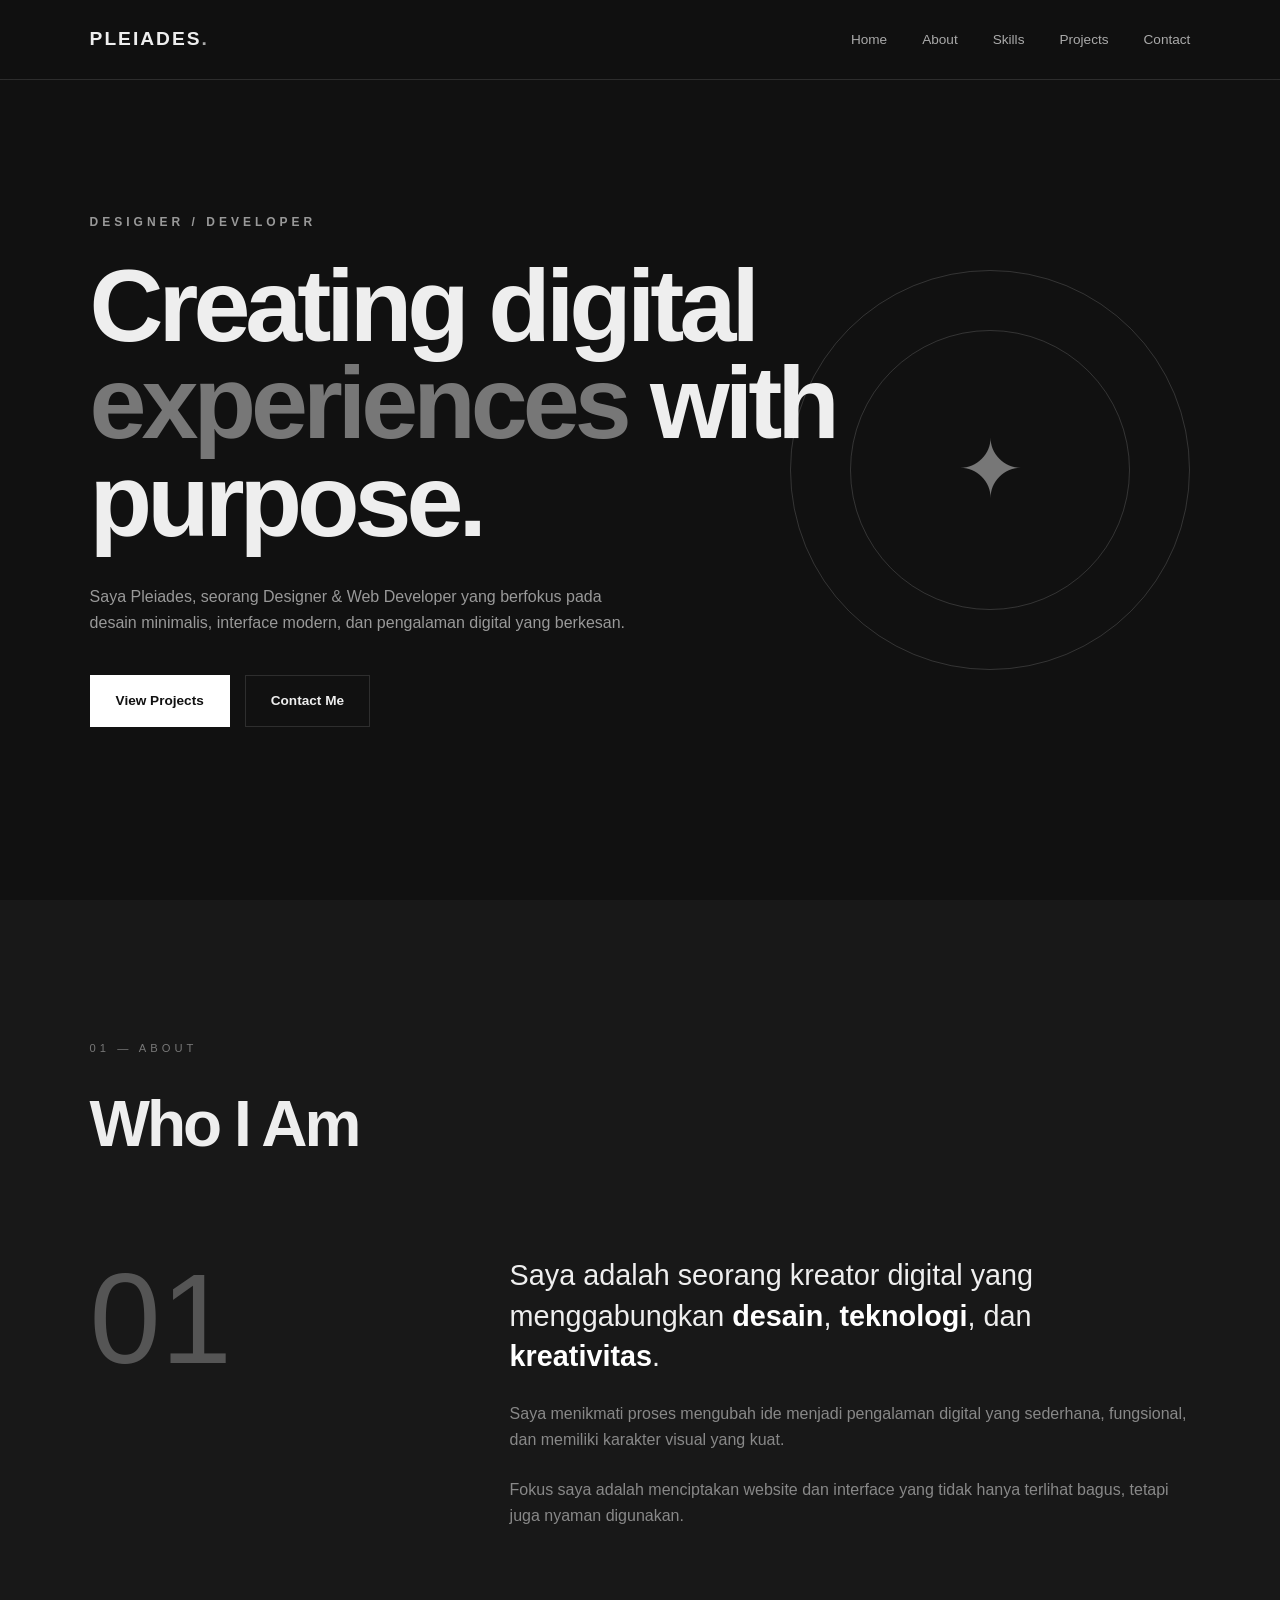
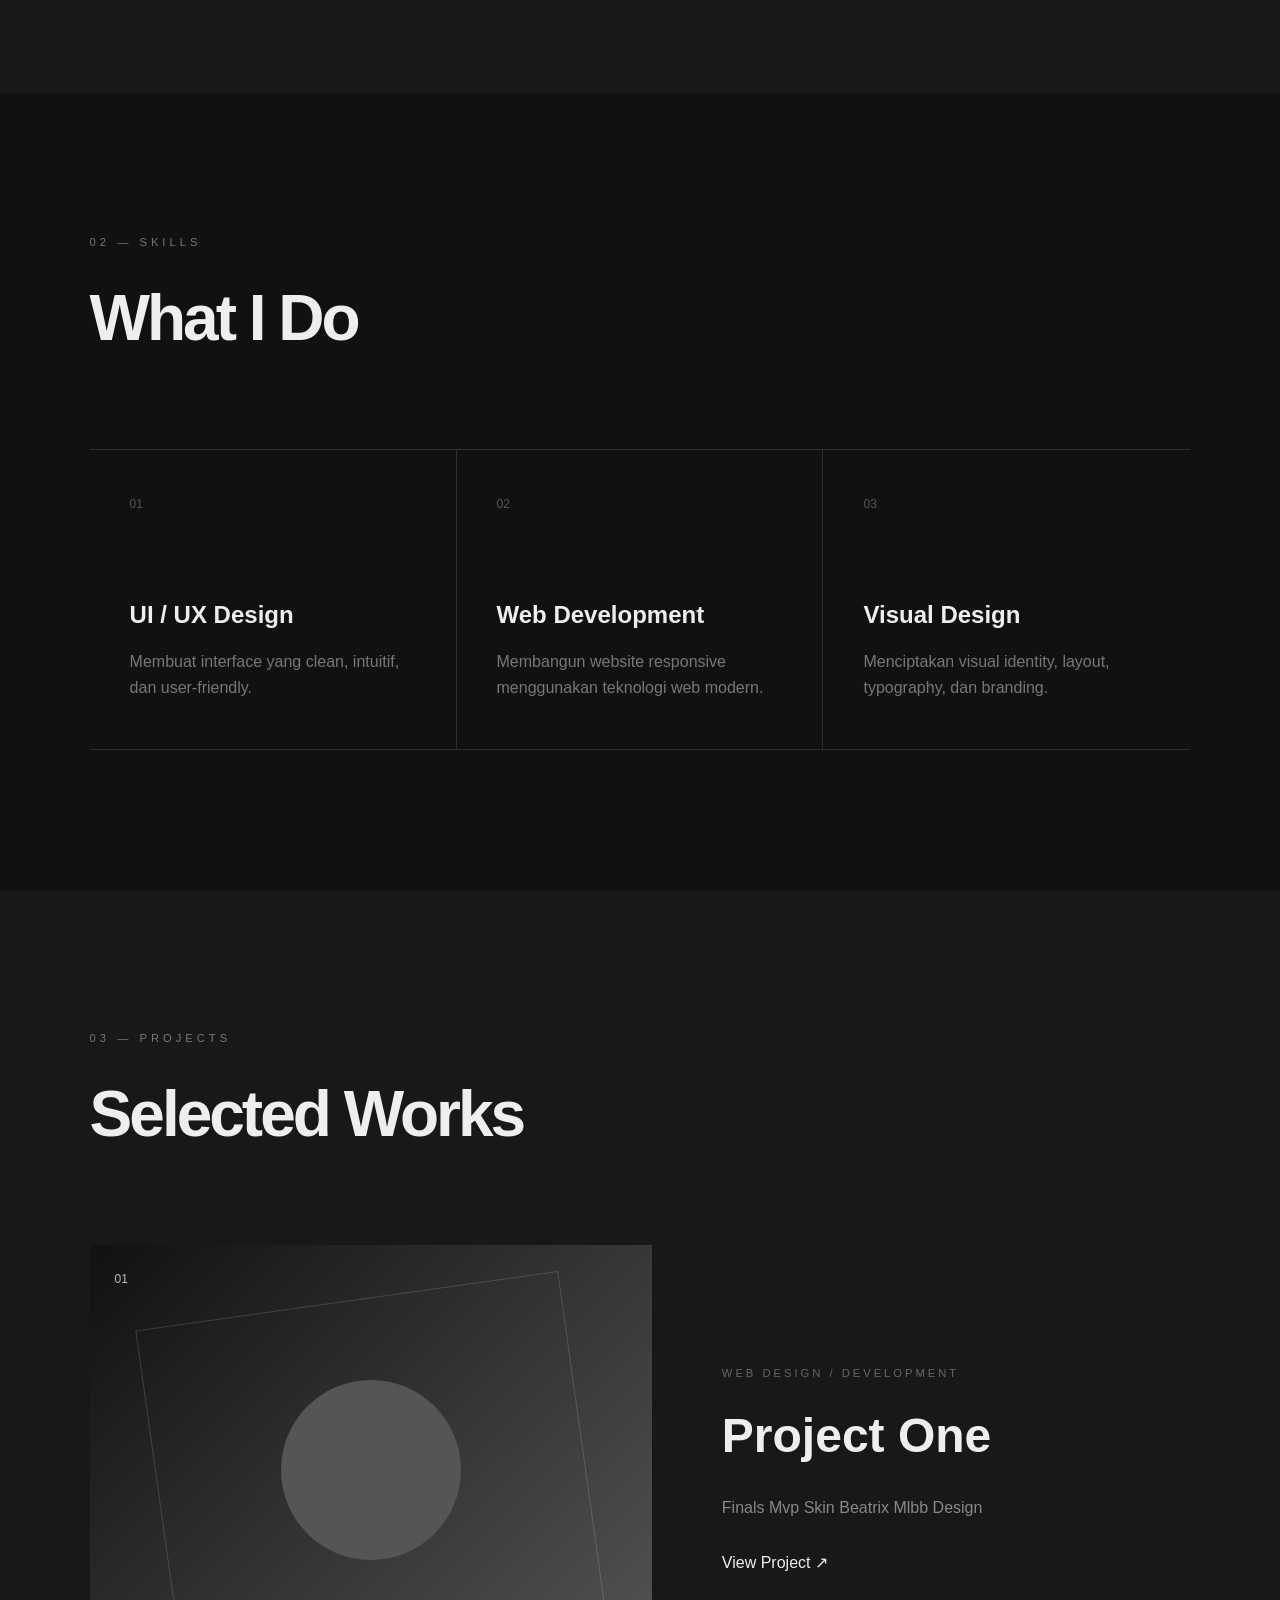
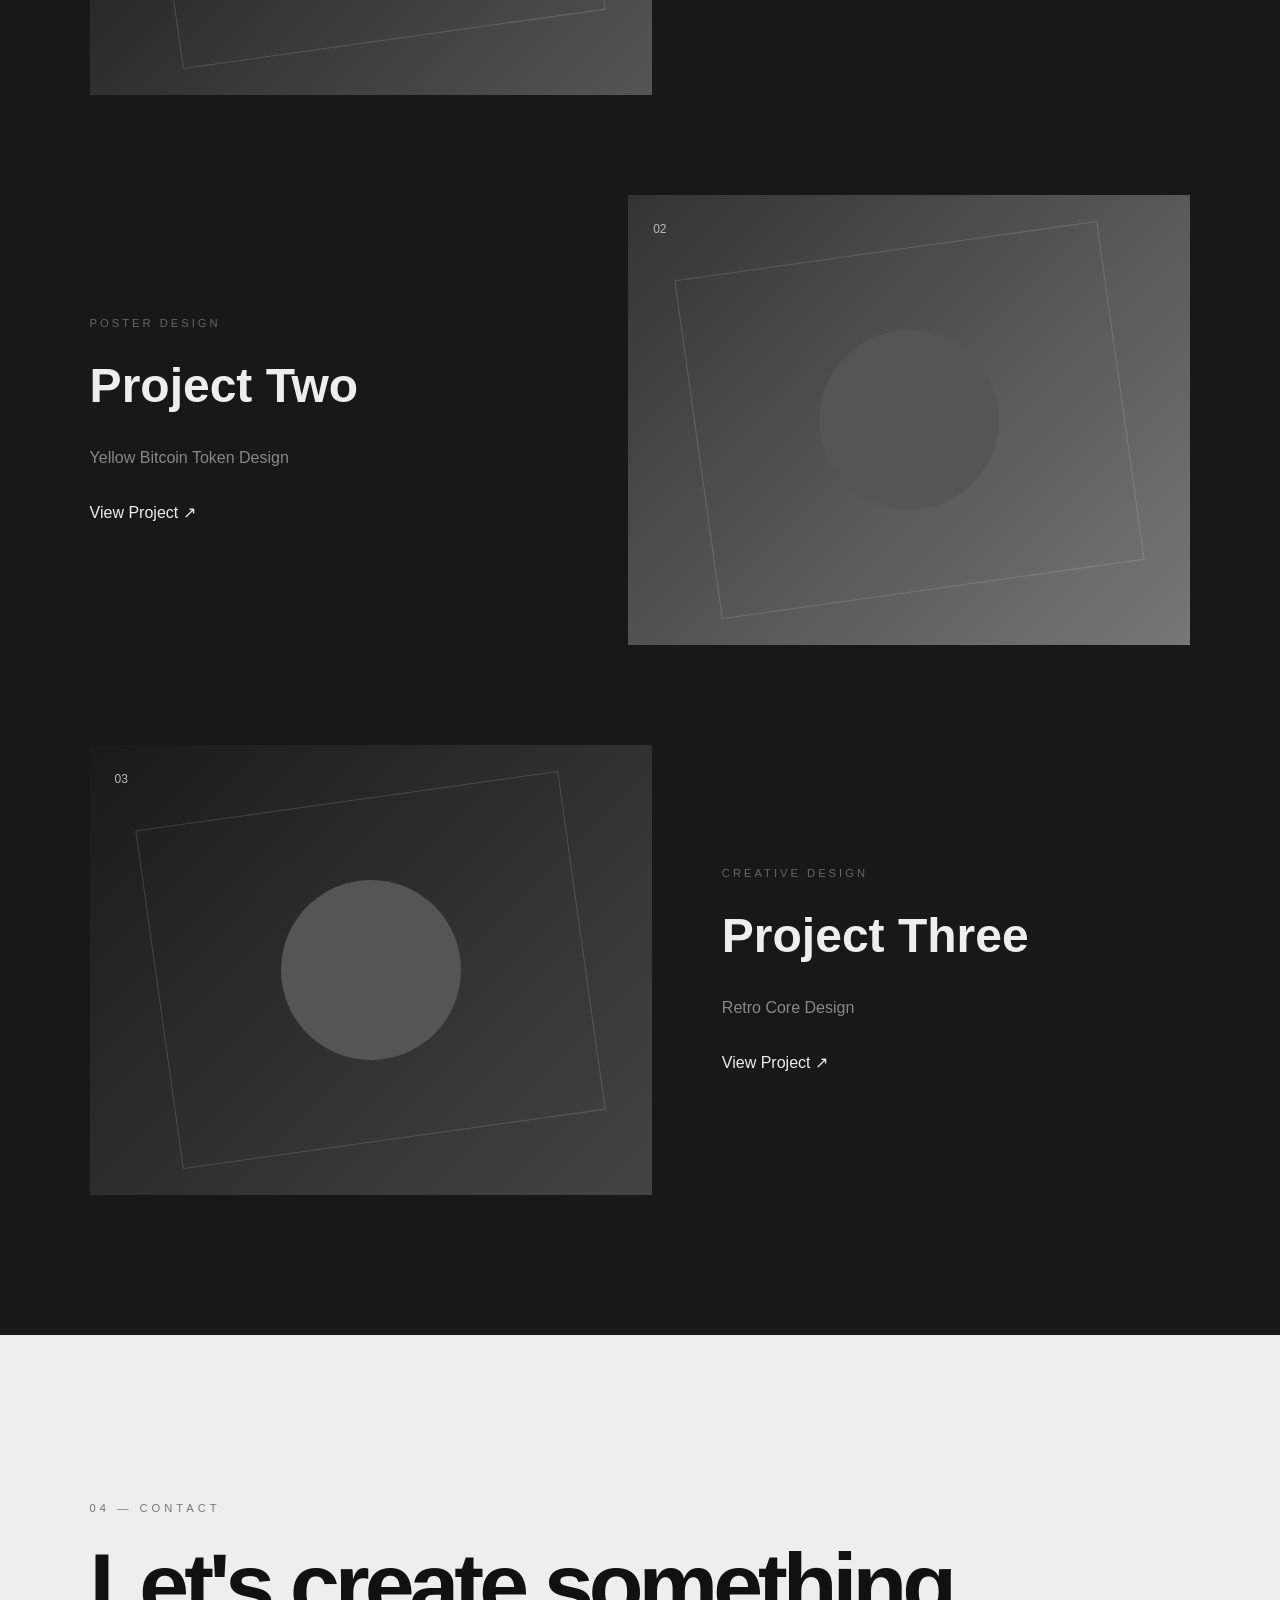
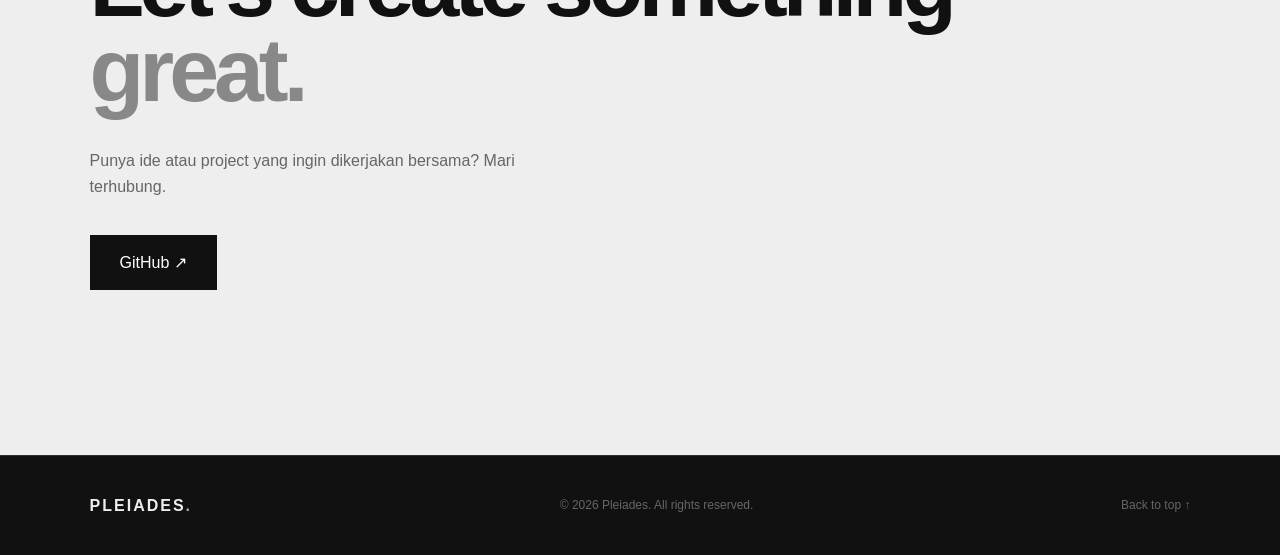
==== commit 1152a769: "Update index.html" ====
--- a/index.html
+++ b/index.html
@@ -188,11 +188,11 @@
                         <h3>Project One</h3>
 
                         <p>
-                            Website modern dengan pendekatan
-                            minimalis dan responsive design.
-                        </p>
-
-                        <a href="#" class="project-link">
+                           Finals Mvp Skin Beatrix Mlbb Design
+                    
+                        </p>
+
+                        <a href="#" class="https://pin.it/2pUCq86xb">
                             View Project ↗
                         </a>
                     </div>
@@ -209,17 +209,16 @@
 
                     <div class="project-info">
                         <p class="project-category">
-                            UI / UX DESIGN
+                            POSTER DESIGN
                         </p>
 
                         <h3>Project Two</h3>
 
                         <p>
-                            Eksplorasi interface dengan fokus
-                            pada typography dan user experience.
-                        </p>
-
-                        <a href="#" class="project-link">
+                            Yellow Bitcoin Token Design
+                        </p>
+
+                        <a href="#" class="https://pin.it/3GQQLBC0L">
                             View Project ↗
                         </a>
                     </div>
@@ -242,11 +241,10 @@
                         <h3>Project Three</h3>
 
                         <p>
-                            Konsep visual eksperimental dengan
-                            gaya monochromatic yang kuat.
-                        </p>
-
-                        <a href="#" class="project-link">
+                            Retro Core Design
+                        </p>
+
+                        <a href="#" class="https://pin.it/2SRtCumnU">
                             View Project ↗
                         </a>
                     </div>
--- a/style.css
+++ b/style.css
@@ -0,0 +1,801 @@
+/* ==============================
+   RESET
+============================== */
+
+* {
+    margin: 0;
+    padding: 0;
+    box-sizing: border-box;
+}
+
+html {
+    scroll-behavior: smooth;
+}
+
+body {
+    background: #111111;
+    color: #eeeeee;
+    font-family: "Inter", sans-serif;
+    line-height: 1.6;
+}
+
+a {
+    color: inherit;
+    text-decoration: none;
+}
+
+button {
+    font-family: inherit;
+}
+
+
+/* ==============================
+   VARIABLES
+============================== */
+
+:root {
+    --black: #111111;
+    --dark: #181818;
+    --dark-gray: #222222;
+    --gray: #666666;
+    --light-gray: #aaaaaa;
+    --light: #eeeeee;
+    --white: #ffffff;
+
+    --border: rgba(255, 255, 255, 0.12);
+}
+
+
+/* ==============================
+   NAVBAR
+============================== */
+
+.navbar {
+    position: fixed;
+    top: 0;
+    left: 0;
+
+    width: 100%;
+    height: 80px;
+
+    display: flex;
+    align-items: center;
+    justify-content: space-between;
+
+    padding: 0 7%;
+
+    background: rgba(17, 17, 17, 0.8);
+    backdrop-filter: blur(15px);
+
+    border-bottom: 1px solid var(--border);
+
+    z-index: 1000;
+}
+
+.logo {
+    font-family: "Space Grotesk", sans-serif;
+    font-weight: 700;
+    font-size: 1.2rem;
+    letter-spacing: 2px;
+}
+
+.logo span,
+.footer-logo span {
+    color: var(--light-gray);
+}
+
+.nav-links {
+    display: flex;
+    gap: 35px;
+}
+
+.nav-links a {
+    position: relative;
+
+    color: #aaaaaa;
+    font-size: 0.85rem;
+
+    transition: 0.3s;
+}
+
+.nav-links a:hover {
+    color: white;
+}
+
+.menu-btn {
+    display: none;
+
+    background: none;
+    border: none;
+
+    color: white;
+    font-size: 1.5rem;
+
+    cursor: pointer;
+}
+
+
+/* ==============================
+   HERO
+============================== */
+
+.hero {
+    min-height: 100vh;
+
+    display: flex;
+    align-items: center;
+    justify-content: space-between;
+
+    padding: 120px 7% 80px;
+
+    overflow: hidden;
+}
+
+.hero-content {
+    max-width: 750px;
+    z-index: 2;
+}
+
+.hero-label {
+    margin-bottom: 25px;
+
+    color: #999999;
+
+    font-size: 0.75rem;
+    font-weight: 600;
+    letter-spacing: 4px;
+}
+
+.hero h1 {
+    font-family: "Space Grotesk", sans-serif;
+
+    font-size: clamp(3.5rem, 8vw, 7.5rem);
+
+    line-height: 0.95;
+    letter-spacing: -5px;
+
+    margin-bottom: 35px;
+}
+
+.hero h1 span {
+    color: #777777;
+}
+
+.hero-description {
+    max-width: 560px;
+
+    color: #999999;
+
+    font-size: 1rem;
+
+    margin-bottom: 40px;
+}
+
+.hero-buttons {
+    display: flex;
+    gap: 15px;
+}
+
+.btn {
+    display: inline-block;
+
+    padding: 14px 25px;
+
+    font-size: 0.85rem;
+    font-weight: 600;
+
+    border: 1px solid var(--border);
+
+    transition: 0.3s;
+}
+
+.btn-primary {
+    background: white;
+    color: #111111;
+}
+
+.btn-primary:hover {
+    background: #cccccc;
+}
+
+.btn-secondary:hover {
+    background: #222222;
+}
+
+
+/* ==============================
+   HERO GRAPHIC
+============================== */
+
+.hero-shape {
+    position: absolute;
+
+    right: 7%;
+
+    width: 400px;
+    height: 400px;
+}
+
+.circle {
+    position: absolute;
+
+    border: 1px solid rgba(255,255,255,0.15);
+
+    border-radius: 50%;
+}
+
+.circle-one {
+    width: 400px;
+    height: 400px;
+}
+
+.circle-two {
+    width: 280px;
+    height: 280px;
+
+    top: 60px;
+    left: 60px;
+}
+
+.hero-symbol {
+    position: absolute;
+
+    top: 50%;
+    left: 50%;
+
+    transform: translate(-50%, -50%);
+
+    font-size: 5rem;
+
+    color: #777777;
+
+    animation: rotate 15s linear infinite;
+}
+
+@keyframes rotate {
+    from {
+        transform: translate(-50%, -50%) rotate(0deg);
+    }
+
+    to {
+        transform: translate(-50%, -50%) rotate(360deg);
+    }
+}
+
+
+/* ==============================
+   SECTIONS
+============================== */
+
+.section {
+    padding: 140px 7%;
+}
+
+.section-heading {
+    margin-bottom: 80px;
+}
+
+.section-heading p {
+    color: #777777;
+
+    font-size: 0.7rem;
+    letter-spacing: 4px;
+
+    margin-bottom: 15px;
+}
+
+.section-heading h2 {
+    font-family: "Space Grotesk", sans-serif;
+
+    font-size: clamp(2.5rem, 5vw, 5rem);
+
+    letter-spacing: -3px;
+}
+
+
+/* ==============================
+   ABOUT
+============================== */
+
+.about {
+    background: #181818;
+}
+
+.about-content {
+    display: grid;
+
+    grid-template-columns: 1fr 2fr;
+
+    gap: 80px;
+
+    max-width: 1100px;
+}
+
+.about-number {
+    color: #555555;
+
+    font-family: "Space Grotesk", sans-serif;
+
+    font-size: 8rem;
+    line-height: 1;
+}
+
+.about-text {
+    max-width: 700px;
+}
+
+.about-text p {
+    color: #888888;
+
+    margin-bottom: 25px;
+}
+
+.about-text .large-text {
+    color: #eeeeee;
+
+    font-family: "Space Grotesk", sans-serif;
+
+    font-size: 1.8rem;
+    line-height: 1.4;
+}
+
+.about-text strong {
+    color: white;
+}
+
+
+/* ==============================
+   SKILLS
+============================== */
+
+.skills-grid {
+    display: grid;
+
+    grid-template-columns: repeat(3, 1fr);
+
+    border-top: 1px solid var(--border);
+}
+
+.skill-card {
+    min-height: 300px;
+
+    padding: 40px;
+
+    border-right: 1px solid var(--border);
+    border-bottom: 1px solid var(--border);
+
+    transition: 0.3s;
+}
+
+.skill-card:last-child {
+    border-right: none;
+}
+
+.skill-card:hover {
+    background: #1b1b1b;
+}
+
+.skill-card span {
+    color: #555555;
+
+    font-size: 0.75rem;
+}
+
+.skill-card h3 {
+    margin-top: 80px;
+    margin-bottom: 15px;
+
+    font-family: "Space Grotesk", sans-serif;
+
+    font-size: 1.5rem;
+}
+
+.skill-card p {
+    color: #777777;
+}
+
+
+/* ==============================
+   PROJECTS
+============================== */
+
+.projects {
+    background: #181818;
+}
+
+.project-list {
+    display: flex;
+    flex-direction: column;
+    gap: 100px;
+}
+
+.project-card {
+    display: grid;
+
+    grid-template-columns: 1.2fr 1fr;
+
+    gap: 70px;
+
+    align-items: center;
+}
+
+.project-card:nth-child(even) {
+    direction: rtl;
+}
+
+.project-card:nth-child(even) .project-info {
+    direction: ltr;
+}
+
+.project-image {
+    position: relative;
+
+    height: 450px;
+
+    overflow: hidden;
+
+    background: #252525;
+}
+
+.project-image::before {
+    content: "";
+
+    position: absolute;
+
+    inset: 12%;
+
+    border: 1px solid rgba(255,255,255,0.15);
+
+    transform: rotate(-8deg);
+}
+
+.project-image::after {
+    content: "";
+
+    position: absolute;
+
+    width: 180px;
+    height: 180px;
+
+    border-radius: 50%;
+
+    background: #555555;
+
+    top: 50%;
+    left: 50%;
+
+    transform: translate(-50%, -50%);
+}
+
+.project-one {
+    background: linear-gradient(
+        135deg,
+        #111111,
+        #555555
+    );
+}
+
+.project-two {
+    background: linear-gradient(
+        135deg,
+        #333333,
+        #777777
+    );
+}
+
+.project-three {
+    background: linear-gradient(
+        135deg,
+        #1a1a1a,
+        #444444
+    );
+}
+
+.project-image span {
+    position: absolute;
+
+    top: 25px;
+    left: 25px;
+
+    z-index: 2;
+
+    font-size: 0.75rem;
+
+    color: #bbbbbb;
+}
+
+.project-info {
+    max-width: 500px;
+}
+
+.project-category {
+    color: #666666;
+
+    font-size: 0.7rem;
+    letter-spacing: 3px;
+
+    margin-bottom: 15px;
+}
+
+.project-info h3 {
+    font-family: "Space Grotesk", sans-serif;
+
+    font-size: 3rem;
+
+    margin-bottom: 20px;
+}
+
+.project-info > p:not(.project-category) {
+    color: #888888;
+
+    margin-bottom: 30px;
+}
+
+.project-link {
+    display: inline-block;
+
+    padding-bottom: 5px;
+
+    border-bottom: 1px solid #777777;
+
+    font-size: 0.85rem;
+
+    transition: 0.3s;
+}
+
+.project-link:hover {
+    color: #999999;
+}
+
+
+/* ==============================
+   CONTACT
+============================== */
+
+.contact {
+    min-height: 80vh;
+
+    display: flex;
+    align-items: center;
+
+    background: #eeeeee;
+
+    color: #111111;
+}
+
+.contact-inner {
+    max-width: 900px;
+}
+
+.contact-label {
+    color: #777777;
+
+    font-size: 0.7rem;
+    letter-spacing: 4px;
+
+    margin-bottom: 25px;
+}
+
+.contact h2 {
+    font-family: "Space Grotesk", sans-serif;
+
+    font-size: clamp(3rem, 7vw, 7rem);
+
+    line-height: 0.95;
+
+    letter-spacing: -5px;
+
+    margin-bottom: 35px;
+}
+
+.contact h2 span {
+    color: #888888;
+}
+
+.contact-inner > p:not(.contact-label) {
+    color: #666666;
+
+    max-width: 500px;
+
+    margin-bottom: 35px;
+}
+
+.contact-button {
+    display: inline-block;
+
+    padding: 15px 30px;
+
+    background: #111111;
+    color: white;
+
+    transition: 0.3s;
+}
+
+.contact-button:hover {
+    background: #444444;
+}
+
+
+/* ==============================
+   FOOTER
+============================== */
+
+footer {
+    min-height: 100px;
+
+    display: flex;
+    align-items: center;
+    justify-content: space-between;
+
+    padding: 30px 7%;
+
+    background: #111111;
+
+    border-top: 1px solid var(--border);
+}
+
+.footer-logo {
+    font-family: "Space Grotesk", sans-serif;
+
+    font-weight: 700;
+
+    letter-spacing: 2px;
+}
+
+footer p,
+footer a {
+    color: #666666;
+
+    font-size: 0.75rem;
+}
+
+footer a:hover {
+    color: white;
+}
+
+
+/* ==============================
+   RESPONSIVE
+============================== */
+
+@media (max-width: 900px) {
+
+    .nav-links {
+        position: absolute;
+
+        top: 80px;
+        left: 0;
+
+        width: 100%;
+
+        padding: 30px;
+
+        display: none;
+        flex-direction: column;
+
+        background: #111111;
+
+        border-bottom: 1px solid var(--border);
+    }
+
+    .nav-links.active {
+        display: flex;
+    }
+
+    .menu-btn {
+        display: block;
+    }
+
+    .hero {
+        min-height: auto;
+
+        padding-top: 170px;
+        padding-bottom: 120px;
+    }
+
+    .hero-shape {
+        opacity: 0.25;
+    }
+
+    .about-content {
+        grid-template-columns: 1fr;
+    }
+
+    .about-number {
+        font-size: 5rem;
+    }
+
+    .skills-grid {
+        grid-template-columns: 1fr;
+    }
+
+    .skill-card {
+        border-right: none;
+    }
+
+    .project-card,
+    .project-card:nth-child(even) {
+        grid-template-columns: 1fr;
+
+        direction: ltr;
+
+        gap: 40px;
+    }
+
+    .project-image {
+        height: 350px;
+    }
+
+    footer {
+        flex-direction: column;
+        gap: 15px;
+
+        text-align: center;
+    }
+}
+
+
+@media (max-width: 600px) {
+
+    .navbar {
+        padding: 0 5%;
+    }
+
+    .hero,
+    .section {
+        padding-left: 5%;
+        padding-right: 5%;
+    }
+
+    .hero h1 {
+        font-size: 3.5rem;
+
+        letter-spacing: -3px;
+    }
+
+    .hero-buttons {
+        flex-direction: column;
+    }
+
+    .btn {
+        text-align: center;
+    }
+
+    .section {
+        padding-top: 100px;
+        padding-bottom: 100px;
+    }
+
+    .section-heading {
+        margin-bottom: 50px;
+    }
+
+    .project-info h3 {
+        font-size: 2.3rem;
+    }
+
+    .contact h2 {
+        letter-spacing: -3px;
+    }
+
+    .hero-shape {
+        right: -150px;
+    }
+}
+/* ==============================
+   SCROLL REVEAL
+============================== */
+
+.reveal {
+    opacity: 0;
+    transform: translateY(40px);
+
+    transition:
+        opacity 0.8s ease,
+        transform 0.8s ease;
+}
+
+.reveal.show {
+    opacity: 1;
+    transform: translateY(0);
+}
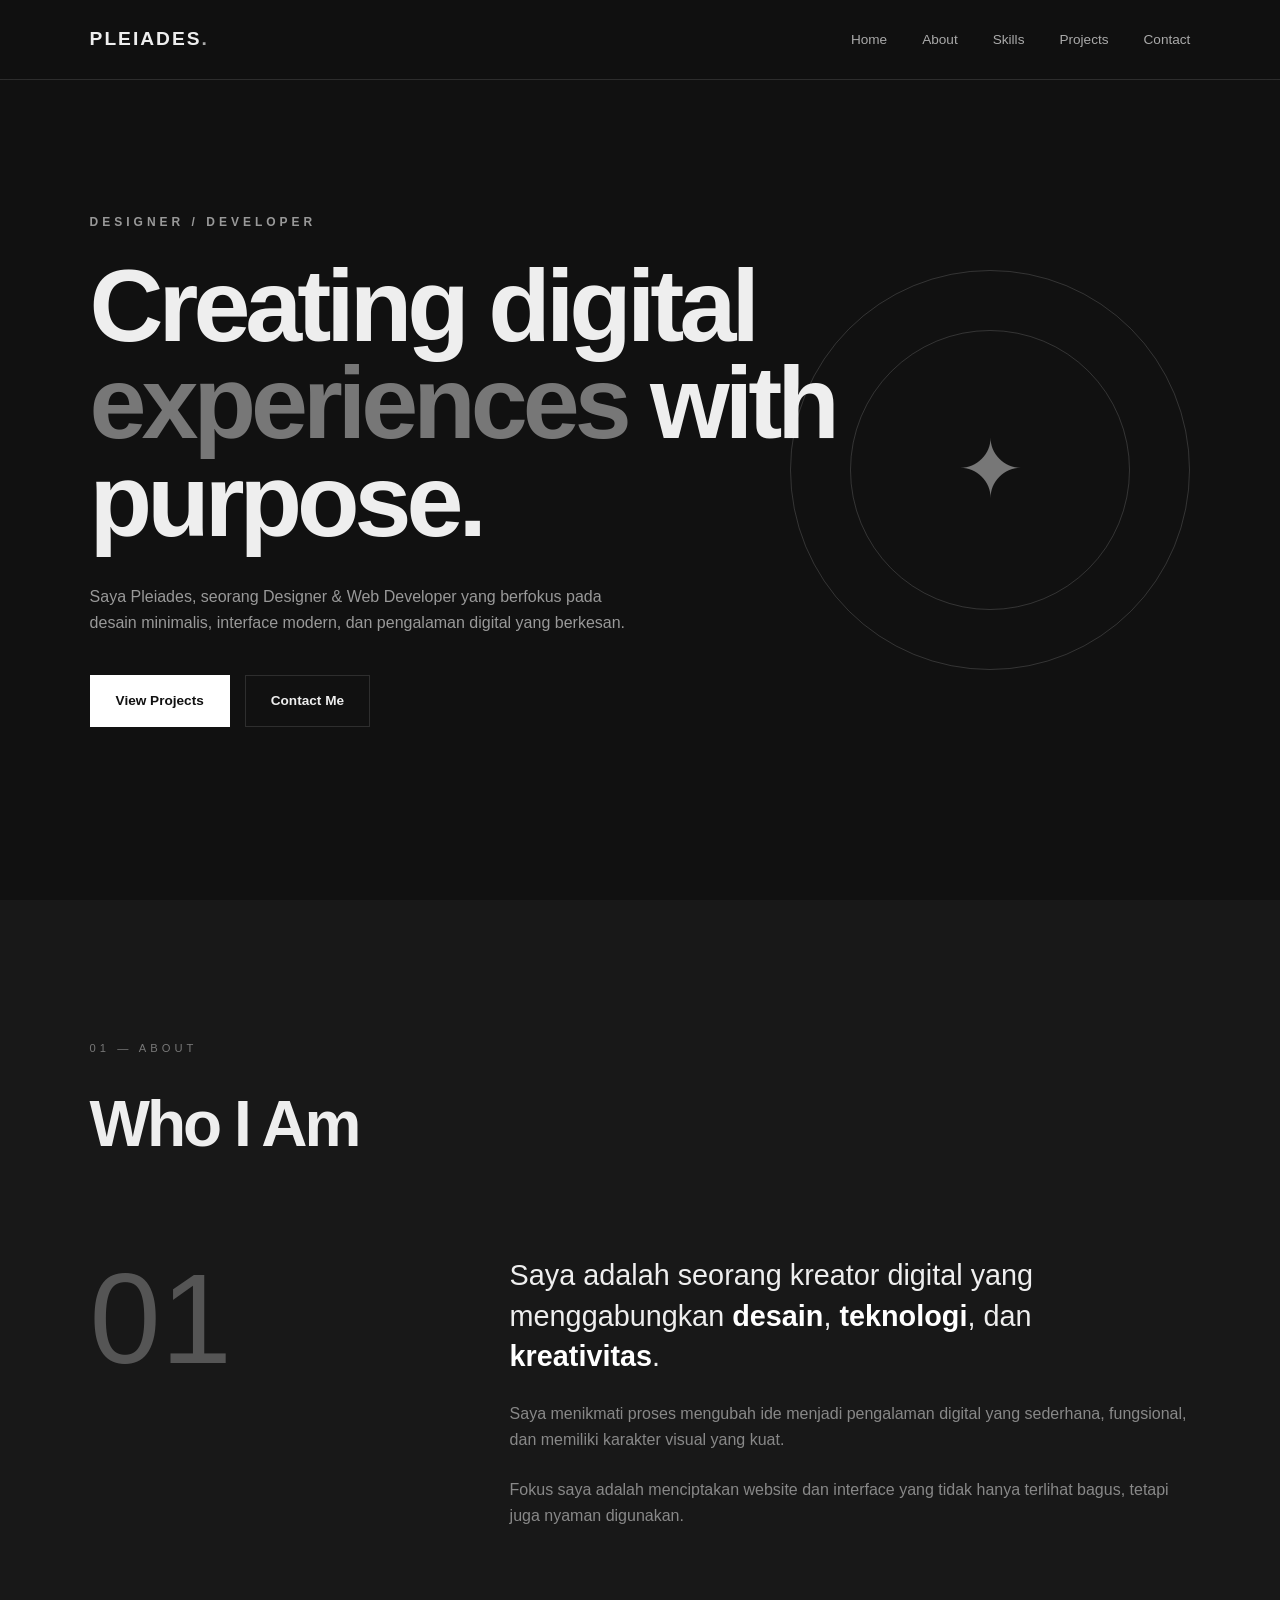
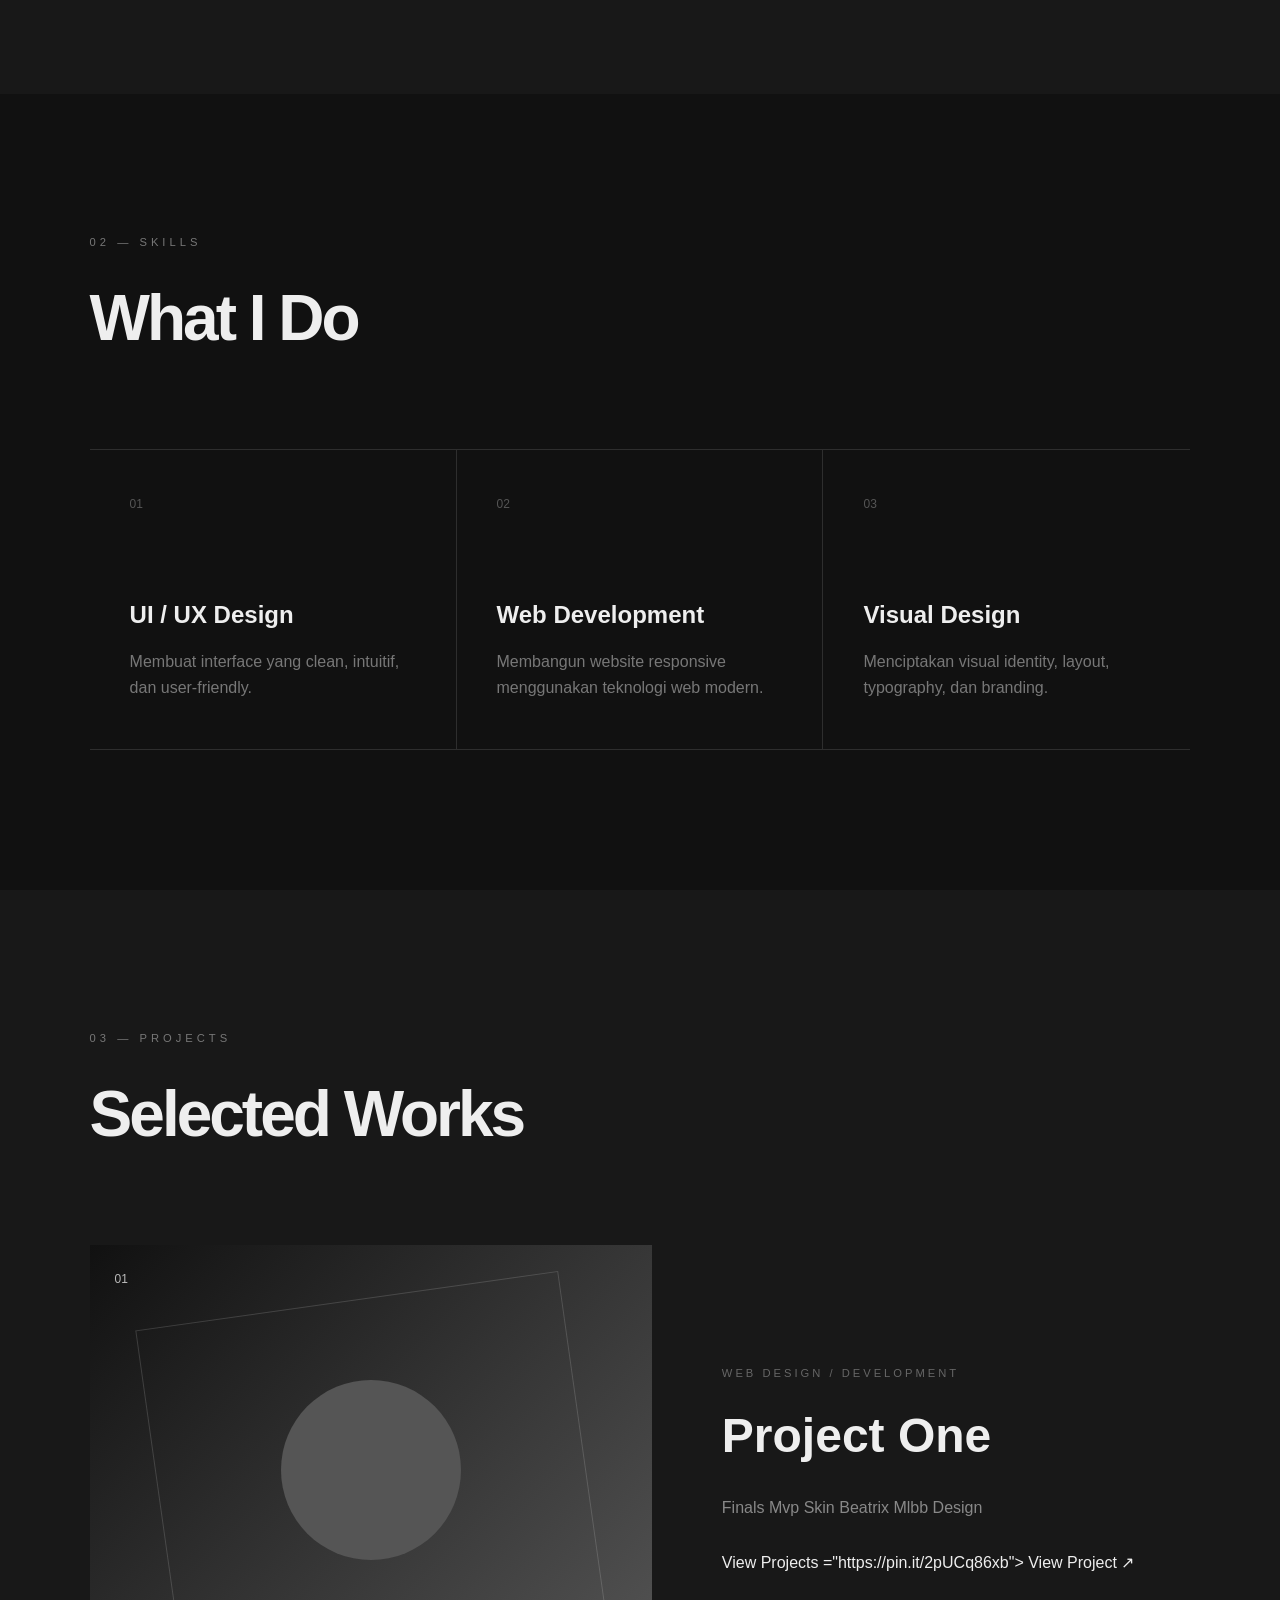
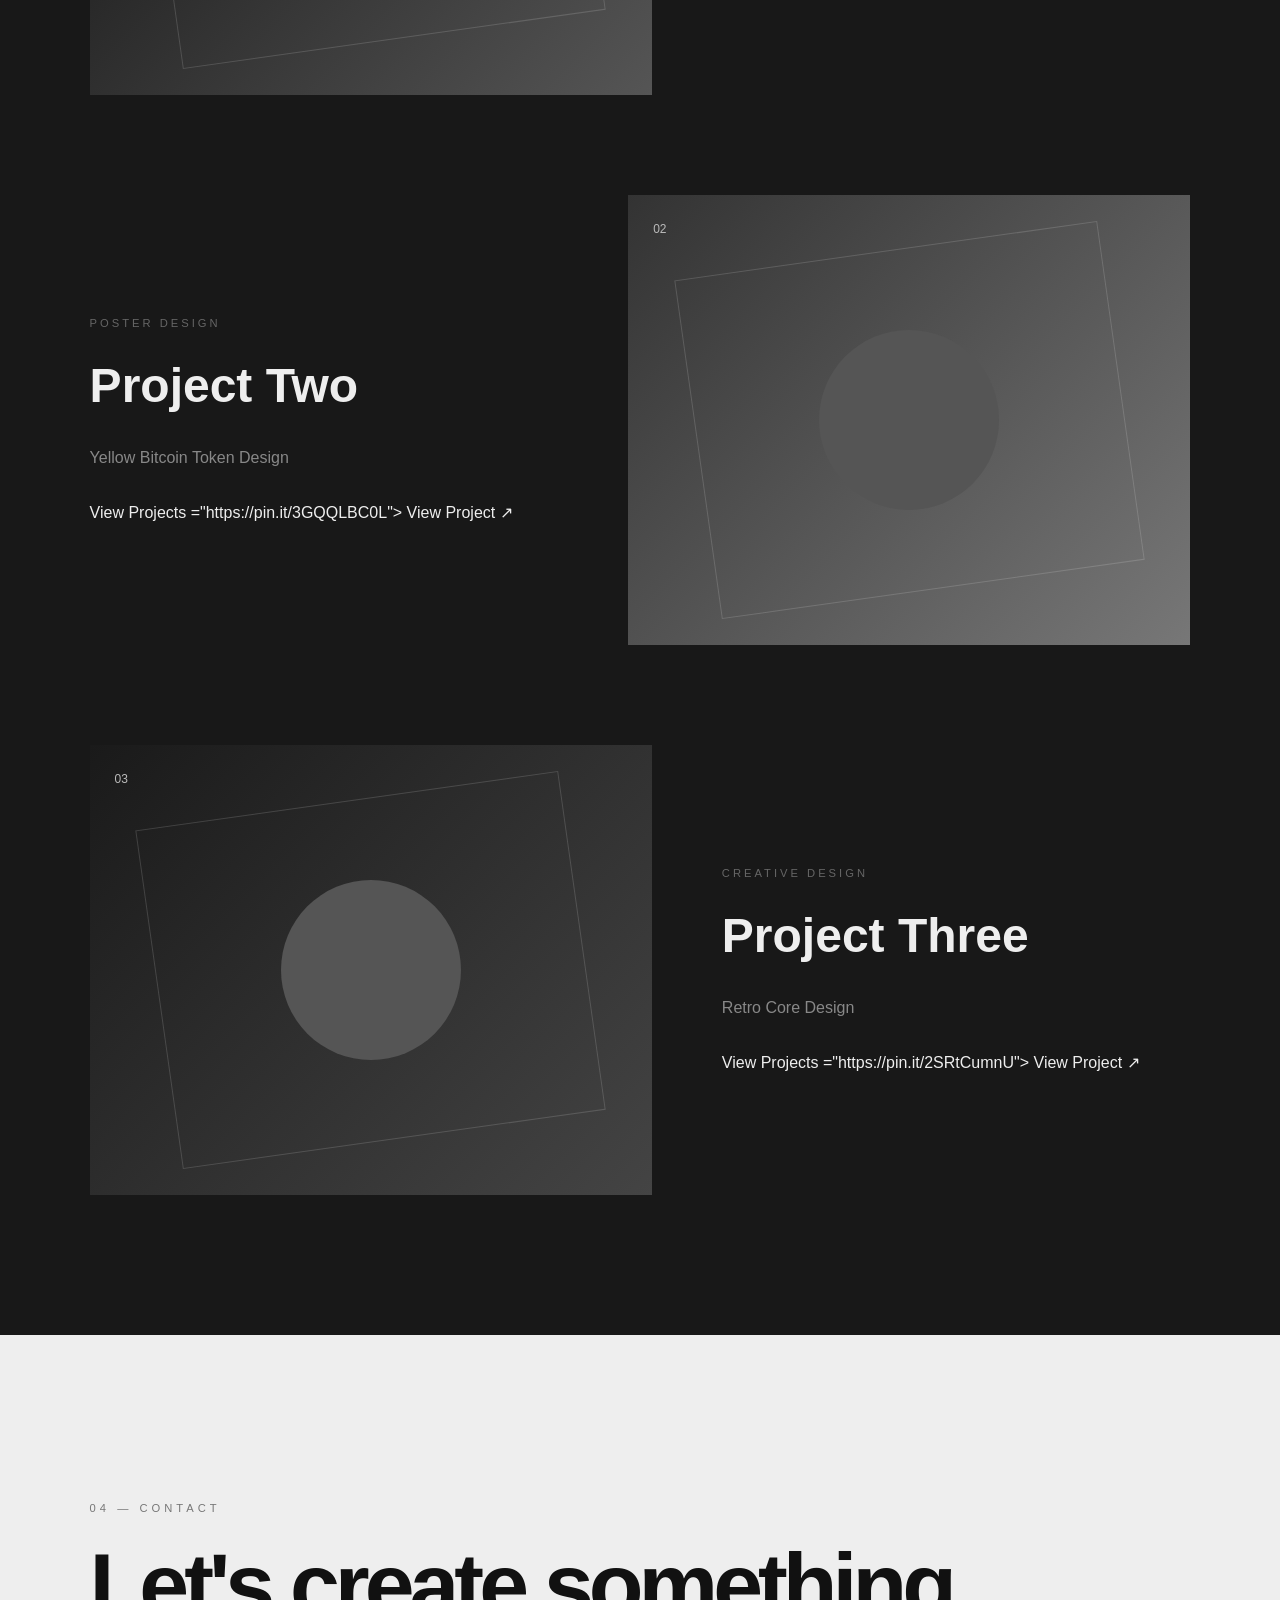
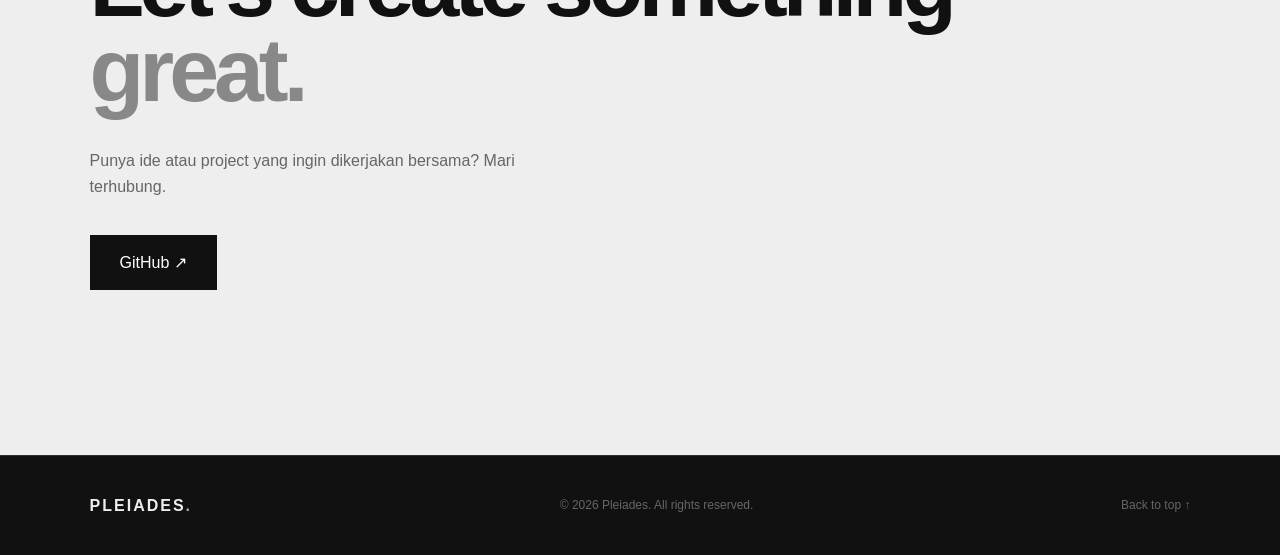
==== commit b3b954a2: "Update index.html" ====
--- a/index.html
+++ b/index.html
@@ -192,7 +192,8 @@
                     
                         </p>
 
-                        <a href="#" class="https://pin.it/2pUCq86xb">
+                        <a href="#projects">View Projects</a>
+="https://pin.it/2pUCq86xb">
                             View Project ↗
                         </a>
                     </div>
@@ -218,7 +219,8 @@
                             Yellow Bitcoin Token Design
                         </p>
 
-                        <a href="#" class="https://pin.it/3GQQLBC0L">
+                        <a href="#projects">View Projects</a>
+="https://pin.it/3GQQLBC0L">
                             View Project ↗
                         </a>
                     </div>
@@ -244,7 +246,8 @@
                             Retro Core Design
                         </p>
 
-                        <a href="#" class="https://pin.it/2SRtCumnU">
+                        <a href="#projects">View Projects</a>
+="https://pin.it/2SRtCumnU">
                             View Project ↗
                         </a>
                     </div>
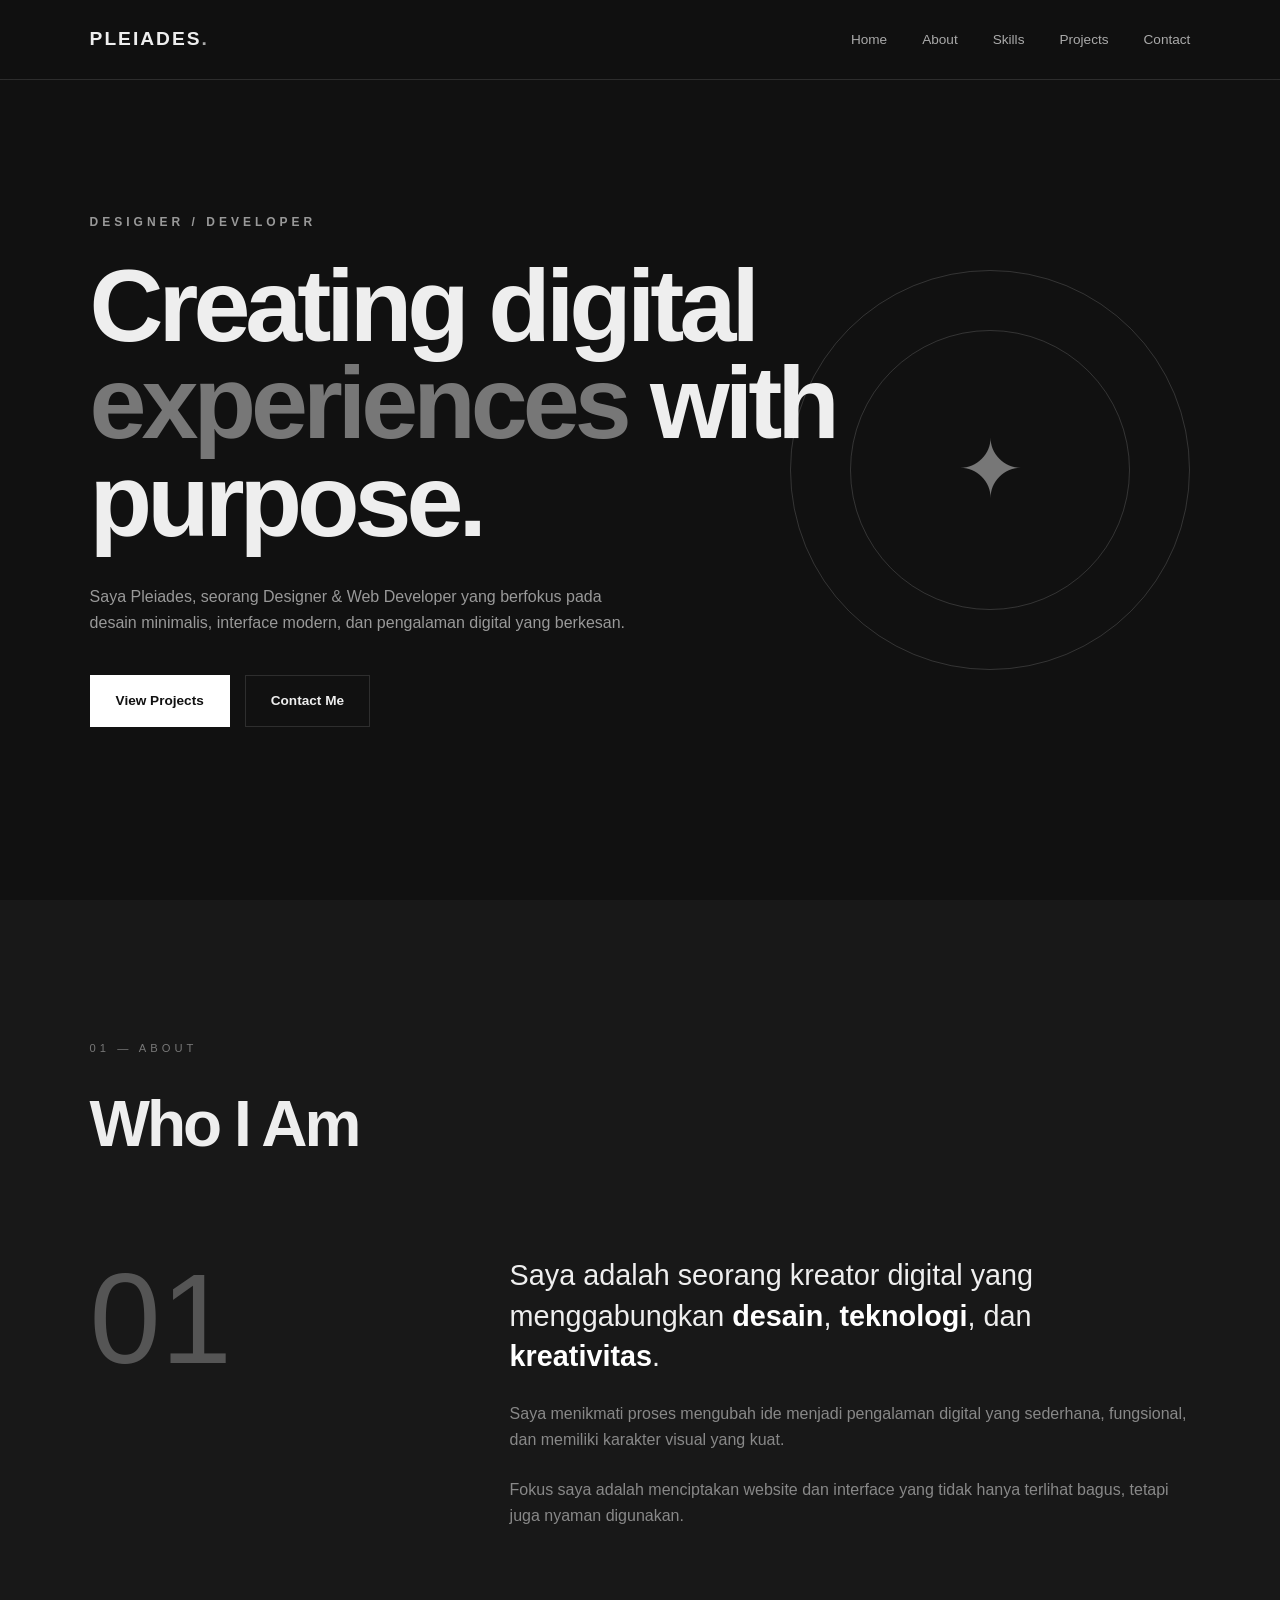
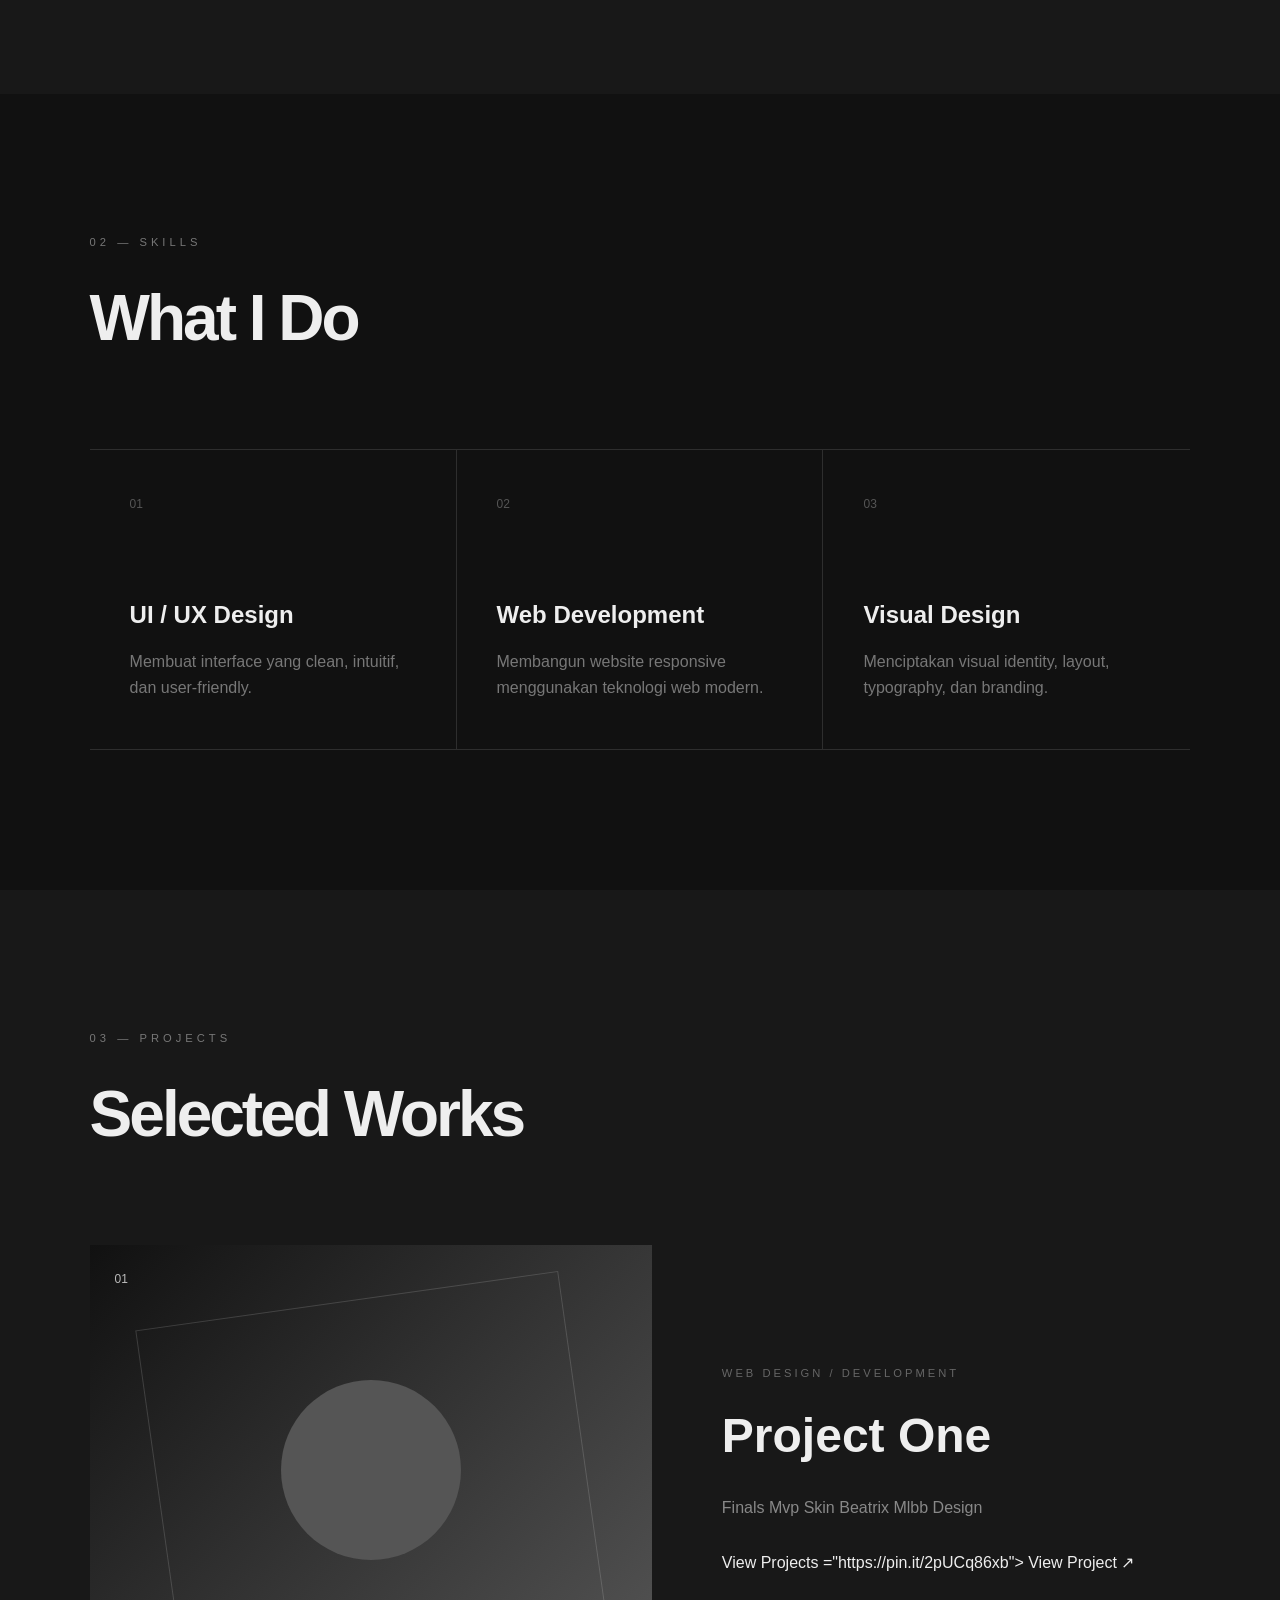
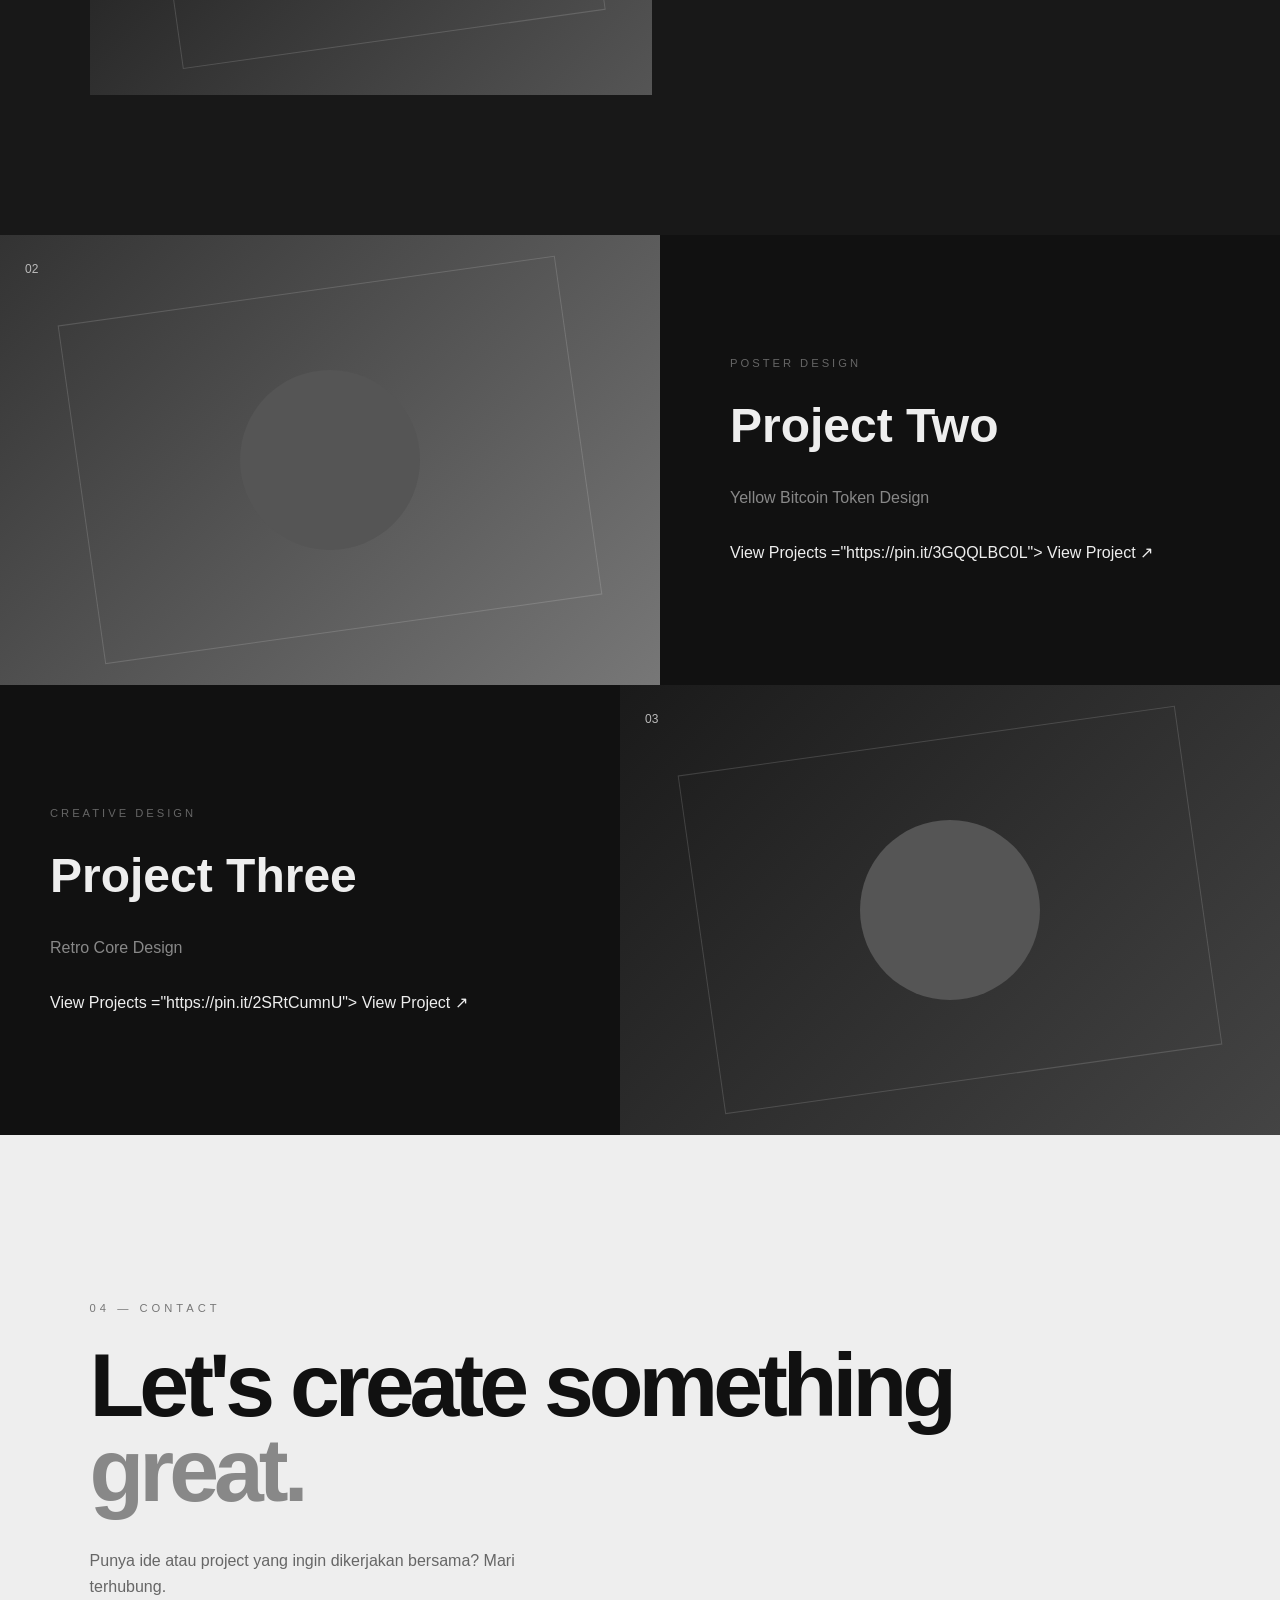
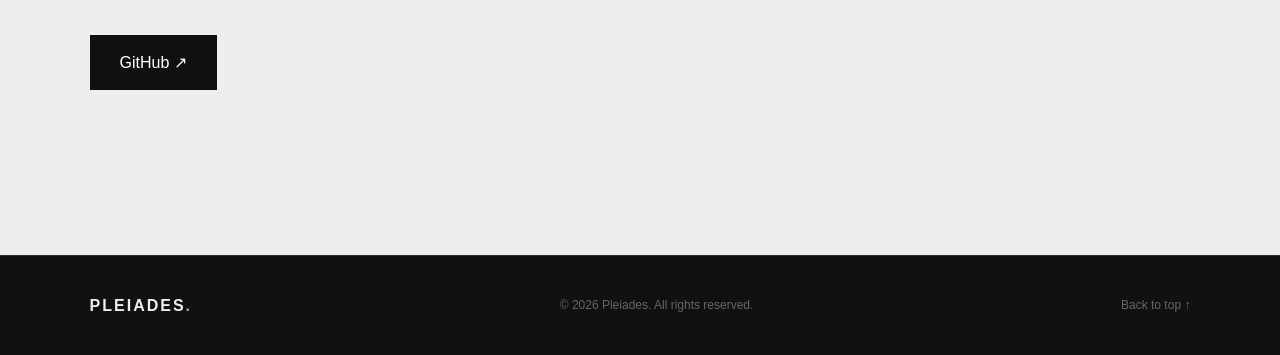
==== commit f1e2af34: "Update index.html" ====
--- a/index.html
+++ b/index.html
@@ -193,9 +193,10 @@
                         </p>
 
                         <a href="#projects">View Projects</a>
-="https://pin.it/2pUCq86xb">
+                                  ="https://pin.it/2pUCq86xb">
                             View Project ↗
                         </a>
+                   </section>
                     </div>
 
                 </article>
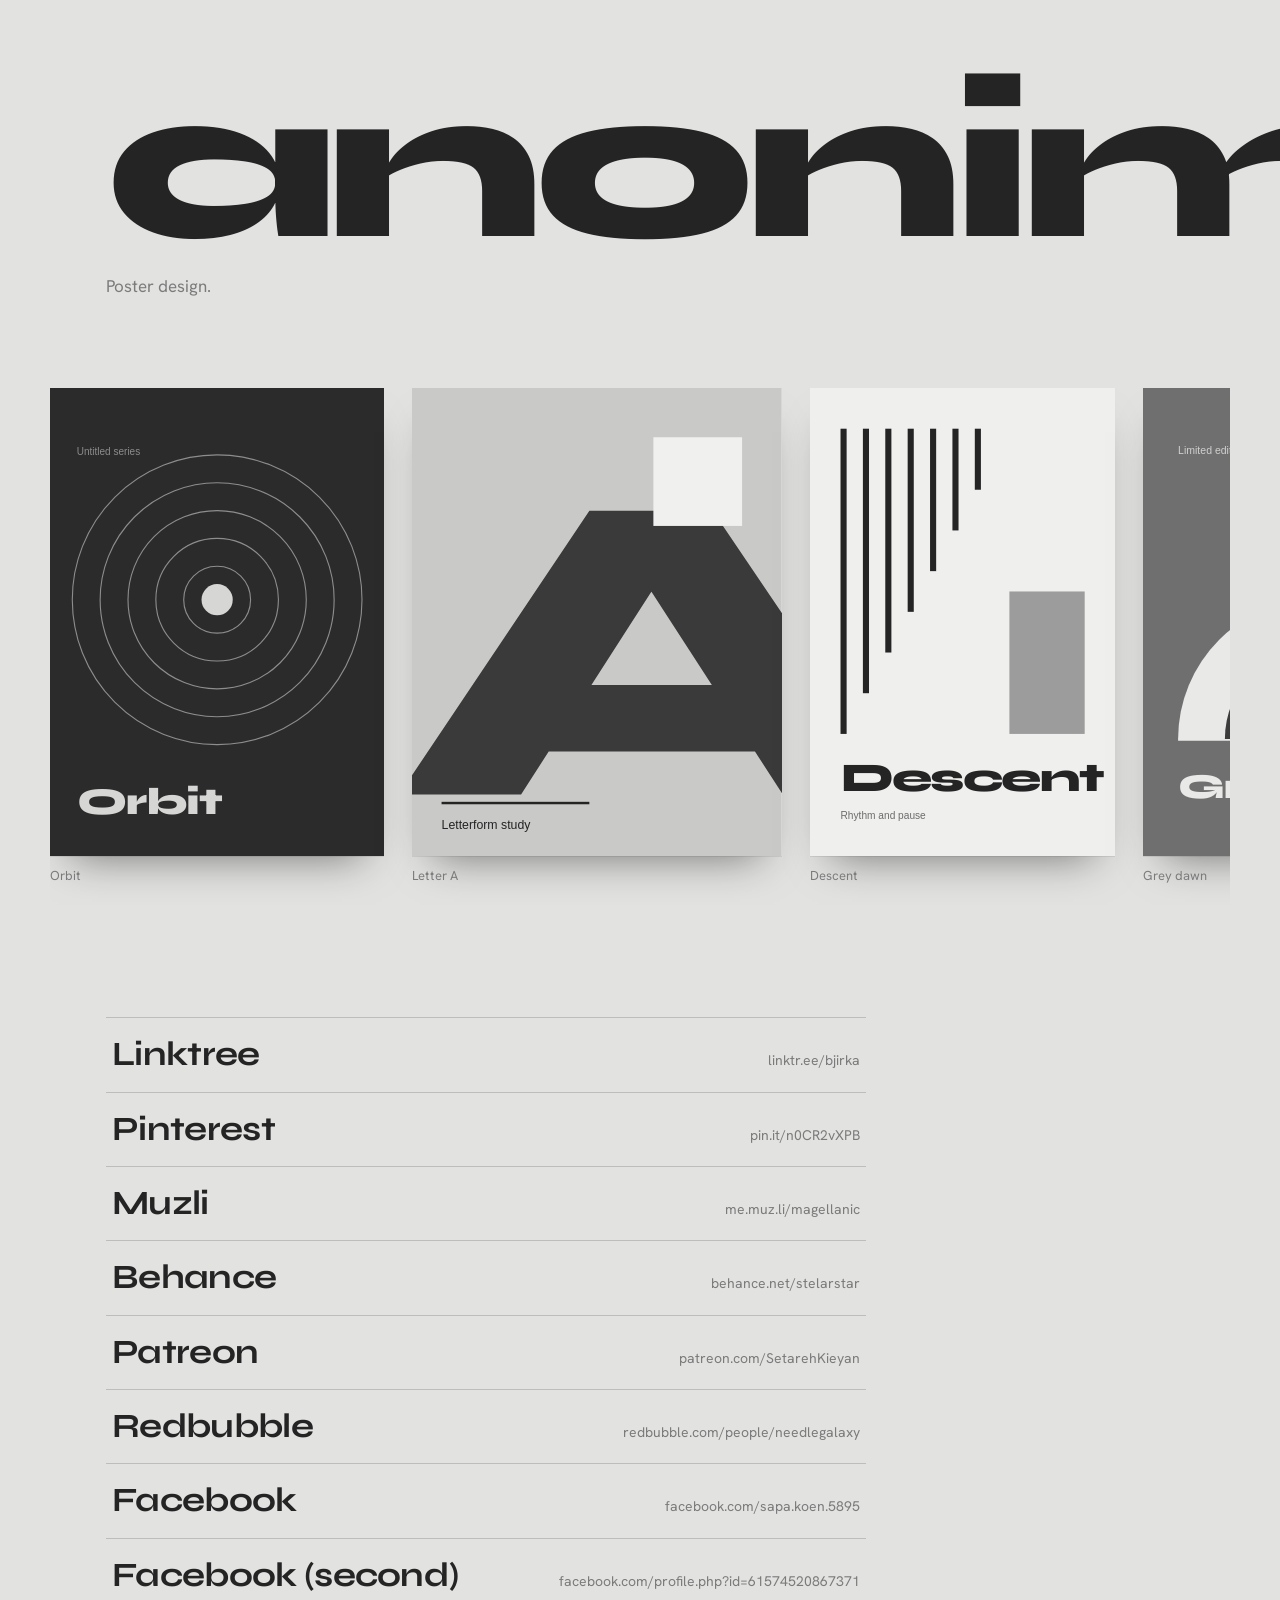
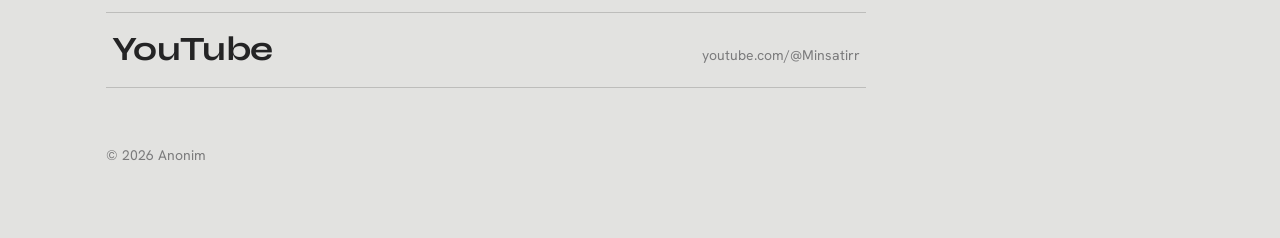
==== commit c50d8b5c: "Add files via upload" ====
--- a/index.html
+++ b/index.html
@@ -1,314 +1,117 @@
 <!DOCTYPE html>
-<html lang="id">
+<html lang="en">
 <head>
-    <meta charset="UTF-8">
-    <meta name="viewport" content="width=device-width, initial-scale=1.0">
+<meta charset="utf-8">
+<meta name="viewport" content="width=device-width, initial-scale=1, viewport-fit=cover">
+<title>Anonim — Poster Design</title>
+<link rel="icon" href="data:image/svg+xml,%3Csvg xmlns=%27http://www.w3.org/2000/svg%27 viewBox=%270 0 32 32%27%3E%3Crect width=%2732%27 height=%2732%27 fill=%27%23242425%27/%3E%3Ccircle cx=%2716%27 cy=%2716%27 r=%276%27 fill=%27%23dcdcda%27/%3E%3C/svg%3E">
+<link rel="preconnect" href="https://fonts.googleapis.com">
+<link rel="preconnect" href="https://fonts.gstatic.com" crossorigin>
+<link href="https://fonts.googleapis.com/css2?family=Syne:wght@700;800&family=Hanken+Grotesk:wght@400;500&display=swap" rel="stylesheet">
+<style>
+:root{--bg:#e2e2e0;--ink:#242425;--mute:#7b7b7c;--line:#bdbdbb;--hover:#242425;--hoverInk:#e2e2e0;box-sizing:border-box;padding-top:env(safe-area-inset-top,0px);padding-bottom:env(safe-area-inset-bottom,0px)}
+@media (prefers-color-scheme:dark){:root:not([data-theme="light"]){--bg:#1c1c1d;--ink:#dcdcda;--mute:#88888a;--line:#3a3a3c;--hover:#dcdcda;--hoverInk:#1c1c1d}}
+:root[data-theme="dark"]{--bg:#1c1c1d;--ink:#dcdcda;--mute:#88888a;--line:#3a3a3c;--hover:#dcdcda;--hoverInk:#1c1c1d}
+html{scroll-padding-top:env(safe-area-inset-top,0px)}
+*,*::before,*::after{box-sizing:border-box}
+body{margin:0;background:var(--bg);color:var(--ink);font:400 17px/1.6 "Hanken Grotesk",system-ui,sans-serif;-webkit-font-smoothing:antialiased}
+a{color:inherit;text-decoration:none}
+a:focus-visible{outline:2px solid var(--ink);outline-offset:3px}
+.wrap{max-width:1180px;margin:0 auto;padding:clamp(28px,6vw,72px) clamp(20px,5vw,56px)}
+header{display:flex;flex-direction:column;gap:14px;margin-bottom:clamp(36px,7vw,88px)}
+h1{font:800 clamp(64px,17vw,220px)/.86 Syne,"Helvetica Neue",Arial,sans-serif;letter-spacing:-.045em;margin:0;text-transform:lowercase}
+header p{margin:0;color:var(--mute);max-width:34ch}
+.rail{display:flex;align-items:flex-end;gap:clamp(14px,2.4vw,28px);overflow-x:auto;scroll-snap-type:x proximity;margin:0 calc(-1 * clamp(20px,5vw,56px));padding:0 clamp(20px,5vw,56px) 18px;scrollbar-width:thin;scrollbar-color:var(--line) transparent}
+.p{flex:0 0 auto;scroll-snap-align:start;margin:0;opacity:0;transform:translateY(24px);animation:in .8s cubic-bezier(.2,.7,.2,1) forwards}
+.p:nth-child(2){animation-delay:.08s}.p:nth-child(3){animation-delay:.16s}.p:nth-child(4){animation-delay:.24s}.p:nth-child(5){animation-delay:.32s}.p:nth-child(6){animation-delay:.4s}
+@keyframes in{to{opacity:1;transform:none}}
+.p svg{display:block;height:clamp(300px,52vh,470px);width:auto;box-shadow:0 1px 0 rgba(0,0,0,.08),0 22px 40px -22px rgba(0,0,0,.5)}
+.p figcaption{font-size:13px;color:var(--mute);margin-top:10px}
+.links{margin:clamp(56px,9vw,112px) 0 0;padding:0;list-style:none;max-width:760px}
+.links li{border-top:1px solid var(--line)}
+.links li:last-child{border-bottom:1px solid var(--line)}
+.links a{display:flex;justify-content:space-between;align-items:baseline;gap:20px;padding:18px 6px;font:700 clamp(22px,3.6vw,34px)/1.1 Syne,Arial,sans-serif;letter-spacing:-.02em;transition:background .2s,color .2s,padding .2s}
+.links a span{font:400 14px "Hanken Grotesk",sans-serif;letter-spacing:0;color:var(--mute);text-align:right;transition:color .2s}
+.links a:hover,.links a:focus-visible{background:var(--hover);color:var(--hoverInk);padding-left:18px;padding-right:18px}
+.links a:hover span,.links a:focus-visible span{color:var(--hoverInk)}
+footer{margin-top:56px;color:var(--mute);font-size:14px}
+@media (prefers-reduced-motion:reduce){.p{animation:none;opacity:1;transform:none}.links a{transition:none}}
+@media (max-width:520px){.links a span{display:none}}
+</style>
+</head>
+<body>
+<div class="wrap">
+<header>
+<h1>Anonim</h1>
+<p>Poster design.</p>
+</header>
 
-    <meta name="description" content="Pleiades — Designer & Web Developer Portfolio">
-    <meta name="author" content="Pleiades">
+<div class="rail" role="list" aria-label="Poster samples">
 
-    <title>Pleiades — Designer & Web Developer</title>
+<figure class="p" role="listitem"><svg viewBox="0 0 300 420" width="300" height="420" role="img" aria-label="Concentric circles poster">
+<rect width="300" height="420" fill="#2b2b2c"/>
+<g fill="none" stroke="#8d8d8e" stroke-width="1"><circle cx="150" cy="190" r="30"/><circle cx="150" cy="190" r="55"/><circle cx="150" cy="190" r="80"/><circle cx="150" cy="190" r="105"/><circle cx="150" cy="190" r="130"/></g>
+<circle cx="150" cy="190" r="14" fill="#d6d6d4"/>
+<text x="24" y="382" font-family="Syne,Arial" font-weight="800" font-size="34" fill="#d6d6d4" letter-spacing="-1">Orbit</text>
+<text x="24" y="60" font-family="Arial" font-size="9" fill="#8d8d8e">Untitled series</text></svg><figcaption>Orbit</figcaption></figure>
 
-    <link rel="stylesheet" href="style.css">
+<figure class="p" role="listitem"><svg viewBox="0 0 300 380" width="300" height="380" role="img" aria-label="Large letterform poster">
+<rect width="300" height="380" fill="#c9c9c7"/>
+<text x="-14" y="330" font-family="Syne,Arial" font-weight="800" font-size="360" fill="#3a3a3b" letter-spacing="-20">A</text>
+<rect x="196" y="40" width="72" height="72" fill="#f0f0ee"/>
+<rect x="24" y="336" width="120" height="2" fill="#242425"/>
+<text x="24" y="358" font-family="Arial" font-size="10" fill="#242425">Letterform study</text></svg><figcaption>Letter A</figcaption></figure>
 
-    <!-- Google Font -->
-    <link rel="preconnect" href="https://fonts.googleapis.com">
-    <link rel="preconnect" href="https://fonts.gstatic.com" crossorigin>
-    <link href="https://fonts.googleapis.com/css2?family=Inter:wght@400;500;600;700;800&family=Space+Grotesk:wght@400;500;600;700&display=swap" rel="stylesheet">
-</head>
+<figure class="p" role="listitem"><svg viewBox="0 0 300 460" width="300" height="460" role="img" aria-label="Vertical lines poster">
+<rect width="300" height="460" fill="#efefed"/>
+<g fill="#242425"><rect x="30" y="40" width="6" height="300"/><rect x="52" y="40" width="6" height="260"/><rect x="74" y="40" width="6" height="220"/><rect x="96" y="40" width="6" height="180"/><rect x="118" y="40" width="6" height="140"/><rect x="140" y="40" width="6" height="100"/><rect x="162" y="40" width="6" height="60"/></g>
+<rect x="196" y="200" width="74" height="140" fill="#9c9c9d"/>
+<text x="30" y="396" font-family="Syne,Arial" font-weight="800" font-size="40" fill="#242425" letter-spacing="-1.5">Descent</text>
+<text x="30" y="424" font-family="Arial" font-size="10" fill="#6b6b6c">Rhythm and pause</text></svg><figcaption>Descent</figcaption></figure>
 
-<body>
+<figure class="p" role="listitem"><svg viewBox="0 0 300 400" width="300" height="400" role="img" aria-label="Half circles poster">
+<rect width="300" height="400" fill="#6f6f70"/>
+<path d="M30 300a120 120 0 0 1 240 0z" fill="#e9e9e7"/>
+<path d="M70 300a80 80 0 0 1 160 0z" fill="#3c3c3d"/>
+<path d="M110 300a40 40 0 0 1 80 0z" fill="#b5b5b4"/>
+<rect x="30" y="300" width="240" height="1.5" fill="#e9e9e7"/>
+<text x="30" y="350" font-family="Syne,Arial" font-weight="800" font-size="30" fill="#e9e9e7" letter-spacing="-1">Grey dawn</text>
+<text x="30" y="56" font-family="Arial" font-size="9" fill="#d0d0ce">Limited edition print</text></svg><figcaption>Grey dawn</figcaption></figure>
 
-    <!-- Navigation -->
-    <header class="navbar">
-        <a href="#home" class="logo">PLEIADES<span>.</span></a>
+<figure class="p" role="listitem"><svg viewBox="0 0 300 440" width="300" height="440" role="img" aria-label="Halftone dots poster">
+<defs><pattern id="d" width="14" height="14" patternUnits="userSpaceOnUse"><circle cx="7" cy="7" r="4.6" fill="#242425"/></pattern>
+<pattern id="d2" width="14" height="14" patternUnits="userSpaceOnUse"><circle cx="7" cy="7" r="2" fill="#242425"/></pattern>
+<pattern id="d3" width="14" height="14" patternUnits="userSpaceOnUse"><circle cx="7" cy="7" r="6.4" fill="#242425"/></pattern></defs>
+<rect width="300" height="440" fill="#d3d3d1"/>
+<rect x="24" y="24" width="252" height="90" fill="url(#d2)"/>
+<rect x="24" y="114" width="252" height="90" fill="url(#d)"/>
+<rect x="24" y="204" width="252" height="90" fill="url(#d3)"/>
+<text x="24" y="352" font-family="Syne,Arial" font-weight="800" font-size="46" fill="#242425" letter-spacing="-2">Press</text>
+<text x="24" y="382" font-family="Arial" font-size="10" fill="#4b4b4c">Print texture experiment</text></svg><figcaption>Press</figcaption></figure>
 
-        <nav class="nav-links" id="navLinks">
-            <a href="#home">Home</a>
-            <a href="#about">About</a>
-            <a href="#skills">Skills</a>
-            <a href="#projects">Projects</a>
-            <a href="#contact">Contact</a>
-        </nav>
+<figure class="p" role="listitem"><svg viewBox="0 0 300 390" width="300" height="390" role="img" aria-label="Diagonal poster">
+<rect width="300" height="390" fill="#f4f4f2"/>
+<polygon points="0,0 300,0 300,190 0,300" fill="#4a4a4b"/>
+<polygon points="0,300 300,190 300,270 0,390" fill="#a9a9a8"/>
+<circle cx="220" cy="90" r="34" fill="#f4f4f2"/>
+<text x="26" y="352" font-family="Syne,Arial" font-weight="800" font-size="28" fill="#242425" letter-spacing="-1">Slant</text>
+<text x="26" y="52" font-family="Arial" font-size="9" fill="#d0d0ce">Composition poster</text></svg><figcaption>Slant</figcaption></figure>
 
-        <button class="menu-btn" id="menuBtn" aria-label="Open Menu">
-            ☰
-        </button>
-    </header>
+</div>
 
+<ul class="links">
+<li><a href="https://linktr.ee/bjirka" target="_blank" rel="noopener">Linktree<span>linktr.ee/bjirka</span></a></li>
+<li><a href="https://pin.it/n0CR2vXPB" target="_blank" rel="noopener">Pinterest<span>pin.it/n0CR2vXPB</span></a></li>
+<li><a href="https://me.muz.li/magellanic" target="_blank" rel="noopener">Muzli<span>me.muz.li/magellanic</span></a></li>
+<li><a href="https://www.behance.net/stelarstar" target="_blank" rel="noopener">Behance<span>behance.net/stelarstar</span></a></li>
+<li><a href="https://patreon.com/SetarehKieyan?utm_medium=unknown&amp;utm_source=join_link&amp;utm_campaign=creatorshare_creator&amp;utm_content=copyLink" target="_blank" rel="noopener">Patreon<span>patreon.com/SetarehKieyan</span></a></li>
+<li><a href="http://www.redbubble.com/people/needlegalaxy" target="_blank" rel="noopener">Redbubble<span>redbubble.com/people/needlegalaxy</span></a></li>
+<li><a href="https://www.facebook.com/sapa.koen.5895" target="_blank" rel="noopener">Facebook<span>facebook.com/sapa.koen.5895</span></a></li>
+<li><a href="https://www.facebook.com/profile.php?id=61574520867371" target="_blank" rel="noopener">Facebook (second)<span>facebook.com/profile.php?id=61574520867371</span></a></li>
+<li><a href="https://www.youtube.com/@Minsatirr" target="_blank" rel="noopener">YouTube<span>youtube.com/@Minsatirr</span></a></li>
+</ul>
 
-    <!-- Hero -->
-    <main>
-
-        <section class="hero" id="home">
-
-            <div class="hero-content">
-
-                <p class="hero-label">
-                    DESIGNER / DEVELOPER
-                </p>
-
-                <h1>
-                    Creating digital
-                    <span>experiences</span>
-                    with purpose.
-                </h1>
-
-                <p class="hero-description">
-                    Saya Pleiades, seorang Designer & Web Developer
-                    yang berfokus pada desain minimalis, interface modern,
-                    dan pengalaman digital yang berkesan.
-                </p>
-
-                <div class="hero-buttons">
-                    <a href="#projects" class="btn btn-primary">
-                        View Projects
-                    </a>
-
-                    <a href="#contact" class="btn btn-secondary">
-                        Contact Me
-                    </a>
-                </div>
-
-            </div>
-
-            <div class="hero-shape">
-                <div class="circle circle-one"></div>
-                <div class="circle circle-two"></div>
-                <div class="hero-symbol">✦</div>
-            </div>
-
-        </section>
-
-
-        <!-- About -->
-        <section class="section about" id="about">
-
-            <div class="section-heading">
-                <p>01 — ABOUT</p>
-                <h2>Who I Am</h2>
-            </div>
-
-            <div class="about-content">
-
-                <div class="about-number">
-                    01
-                </div>
-
-                <div class="about-text">
-                    <p class="large-text">
-                        Saya adalah seorang kreator digital yang
-                        menggabungkan <strong>desain</strong>,
-                        <strong>teknologi</strong>, dan
-                        <strong>kreativitas</strong>.
-                    </p>
-
-                    <p>
-                        Saya menikmati proses mengubah ide menjadi
-                        pengalaman digital yang sederhana, fungsional,
-                        dan memiliki karakter visual yang kuat.
-                    </p>
-
-                    <p>
-                        Fokus saya adalah menciptakan website dan
-                        interface yang tidak hanya terlihat bagus,
-                        tetapi juga nyaman digunakan.
-                    </p>
-                </div>
-
-            </div>
-
-        </section>
-
-
-        <!-- Skills -->
-        <section class="section skills" id="skills">
-
-            <div class="section-heading">
-                <p>02 — SKILLS</p>
-                <h2>What I Do</h2>
-            </div>
-
-            <div class="skills-grid">
-
-                <div class="skill-card">
-                    <span>01</span>
-                    <h3>UI / UX Design</h3>
-                    <p>
-                        Membuat interface yang clean,
-                        intuitif, dan user-friendly.
-                    </p>
-                </div>
-
-                <div class="skill-card">
-                    <span>02</span>
-                    <h3>Web Development</h3>
-                    <p>
-                        Membangun website responsive
-                        menggunakan teknologi web modern.
-                    </p>
-                </div>
-
-                <div class="skill-card">
-                    <span>03</span>
-                    <h3>Visual Design</h3>
-                    <p>
-                        Menciptakan visual identity,
-                        layout, typography, dan branding.
-                    </p>
-                </div>
-
-            </div>
-
-        </section>
-
-
-        <!-- Projects -->
-        <section class="section projects" id="projects">
-
-            <div class="section-heading">
-                <p>03 — PROJECTS</p>
-                <h2>Selected Works</h2>
-            </div>
-
-            <div class="project-list">
-
-                <!-- Project 01 -->
-                <article class="project-card">
-
-                    <div class="project-image project-one">
-                        <span>01</span>
-                    </div>
-
-                    <div class="project-info">
-                        <p class="project-category">
-                            WEB DESIGN / DEVELOPMENT
-                        </p>
-
-                        <h3>Project One</h3>
-
-                        <p>
-                           Finals Mvp Skin Beatrix Mlbb Design
-                    
-                        </p>
-
-                        <a href="#projects">View Projects</a>
-                                  ="https://pin.it/2pUCq86xb">
-                            View Project ↗
-                        </a>
-                   </section>
-                    </div>
-
-                </article>
-
-
-                <!-- Project 02 -->
-                <article class="project-card">
-
-                    <div class="project-image project-two">
-                        <span>02</span>
-                    </div>
-
-                    <div class="project-info">
-                        <p class="project-category">
-                            POSTER DESIGN
-                        </p>
-
-                        <h3>Project Two</h3>
-
-                        <p>
-                            Yellow Bitcoin Token Design
-                        </p>
-
-                        <a href="#projects">View Projects</a>
-="https://pin.it/3GQQLBC0L">
-                            View Project ↗
-                        </a>
-                    </div>
-
-                </article>
-
-
-                <!-- Project 03 -->
-                <article class="project-card">
-
-                    <div class="project-image project-three">
-                        <span>03</span>
-                    </div>
-
-                    <div class="project-info">
-                        <p class="project-category">
-                            CREATIVE DESIGN
-                        </p>
-
-                        <h3>Project Three</h3>
-
-                        <p>
-                            Retro Core Design
-                        </p>
-
-                        <a href="#projects">View Projects</a>
-="https://pin.it/2SRtCumnU">
-                            View Project ↗
-                        </a>
-                    </div>
-
-                </article>
-
-            </div>
-
-        </section>
-
-
-        <!-- Contact -->
-        <section class="section contact" id="contact">
-
-            <div class="contact-inner">
-
-                <p class="contact-label">
-                    04 — CONTACT
-                </p>
-
-                <h2>
-                    Let's create
-                    something <span>great.</span>
-                </h2>
-
-                <p>
-                    Punya ide atau project yang ingin
-                    dikerjakan bersama? Mari terhubung.
-                </p>
-
-                <a href="https://github.com/" target="_blank" class="contact-button">
-                    GitHub ↗
-                </a>
-
-            </div>
-
-        </section>
-
-    </main>
-
-
-    <!-- Footer -->
-    <footer>
-
-        <div class="footer-logo">
-            PLEIADES<span>.</span>
-        </div>
-
-        <p>
-            © <span id="year"></span> Pleiades. All rights reserved.
-        </p>
-
-        <a href="#home">
-            Back to top ↑
-        </a>
-
-    </footer>
-
-
-    <script src="script.js"></script>
-
+<footer>© 2026 Anonim</footer>
+</div>
 </body>
 </html>
